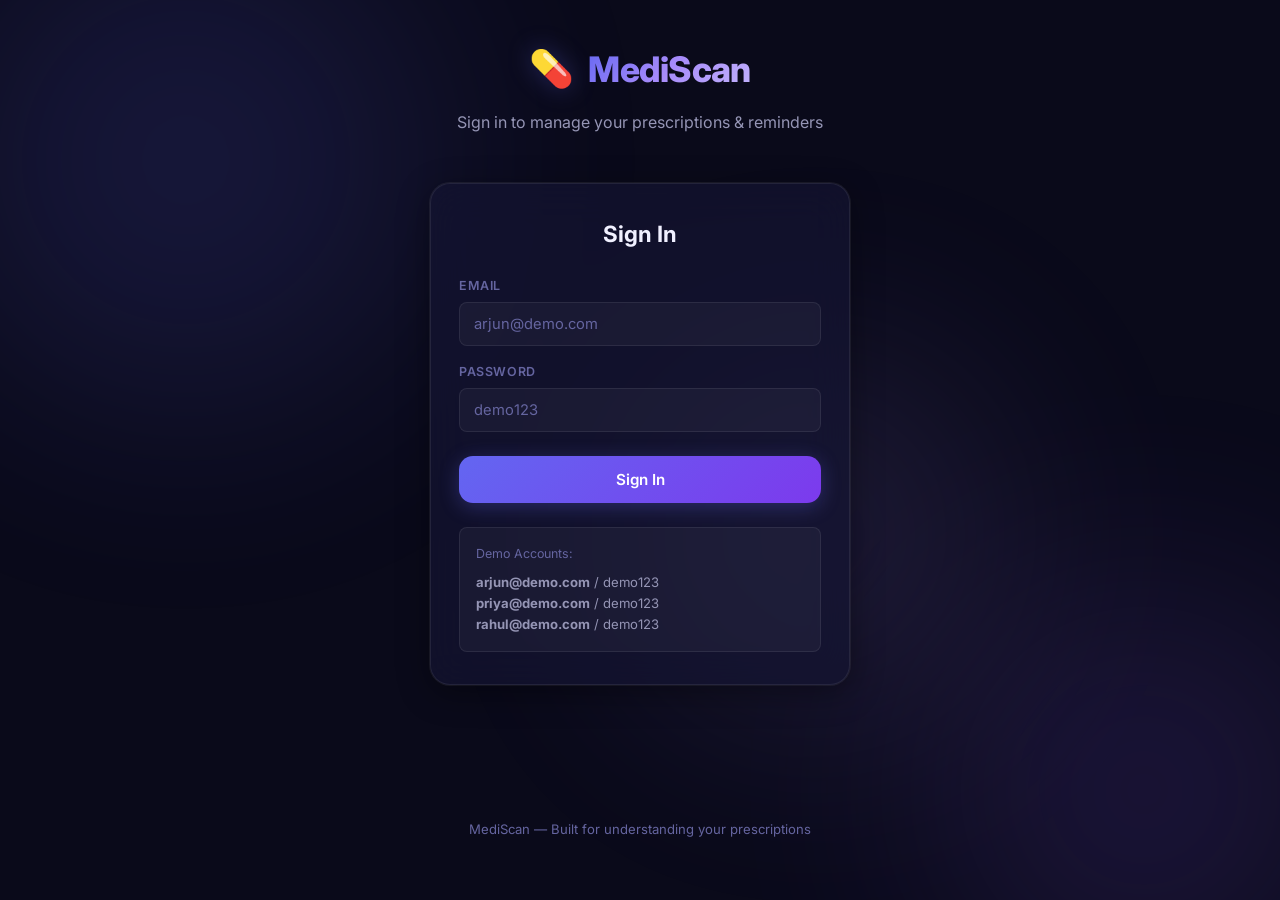
==== frontend/dashboard.html @ 4a0e4928 "new stuff" ====
<!DOCTYPE html>
<html lang="en">
<head>
    <meta charset="UTF-8">
    <meta name="viewport" content="width=device-width, initial-scale=1.0">
    <title>MediScan — Dashboard</title>
    <link href="https://fonts.googleapis.com/css2?family=Inter:wght@300;400;500;600;700;800&display=swap" rel="stylesheet">
    <link rel="stylesheet" href="style.css?v=3">
</head>
<body>
    <div class="bg-blobs"><div class="blob blob-1"></div><div class="blob blob-2"></div><div class="blob blob-3"></div></div>
    <div class="app-container">
        <!-- Nav -->
        <nav class="dash-nav">
            <div class="logo-section">
                <div class="logo-icon" style="font-size:24px;">💊</div>
                <span class="logo-text" style="font-size:1.4rem;">MediScan</span>
            </div>
            <div class="nav-right">
                <span class="nav-user" id="nav-user"></span>
                <button class="btn-nav" onclick="logout()">Logout</button>
            </div>
        </nav>

        <main class="main-content">
            <!-- Quick Actions -->
            <div class="dash-actions">
                <a href="index.html" class="action-card">
                    <span class="action-icon">📤</span>
                    <span class="action-label">Upload Prescription</span>
                </a>
                <a href="reminders.html" class="action-card">
                    <span class="action-icon">⏰</span>
                    <span class="action-label">Manage Reminders</span>
                </a>
            </div>

            <!-- Prescriptions -->
            <section class="dash-section">
                <h2>📋 Your Prescriptions</h2>
                <div id="prescriptions-list"><p class="loading-text">Loading...</p></div>
            </section>
        </main>

        <footer class="app-footer">
            <p>MediScan — Built for understanding your prescriptions</p>
        </footer>
    </div>

    <script src="auth.js"></script>
    <script>
        if (!requireAuth()) throw 'redirect';

        const user = getUser();
        document.getElementById('nav-user').textContent = user ? ('👤 ' + user.name) : '';

        async function loadPrescriptions() {
            const container = document.getElementById('prescriptions-list');
            try {
                const res = await fetch(API_BASE + '/prescriptions', { headers: authHeaders() });
                if (!res.ok) throw new Error('Failed to load');
                const data = await res.json();
                const list = data.prescriptions || [];

                if (list.length === 0) {
                    container.innerHTML = '<div class="empty-state"><p>No prescriptions yet.</p><a href="index.html" class="btn btn-primary" style="margin-top:12px;display:inline-flex;">📤 Upload Your First</a></div>';
                    return;
                }

                container.innerHTML = list.map(rx => {
                    const meds = rx.medicines || [];
                    const medNames = meds.map(m => m.name || 'Unknown').join(', ') || 'No medicines detected';
                    const date = new Date(rx.uploaded_at).toLocaleDateString('en-IN', { day:'numeric', month:'short', year:'numeric' });
                    return `
                        <div class="rx-card">
                            <div class="rx-header">
                                <span class="rx-file">📄 ${rx.filename || 'Prescription'}</span>
                                <span class="rx-date">${date}</span>
                            </div>
                            <div class="rx-meds">${medNames}</div>
                            <div class="rx-count">${meds.length} medicine${meds.length !== 1 ? 's' : ''} detected</div>
                        </div>`;
                }).join('');
            } catch (err) {
                container.innerHTML = '<p style="color:var(--error);">Failed to load prescriptions.</p>';
            }
        }

        loadPrescriptions();
    </script>
</body>
</html>
---- frontend/style.css ----
/* ===== CSS Variables / Design Tokens ===== */
:root {
    --bg-primary: #0a0a1a;
    --bg-secondary: #111128;
    --bg-card: rgba(20, 20, 50, 0.7);
    --bg-card-hover: rgba(30, 30, 70, 0.8);
    --surface: rgba(255, 255, 255, 0.04);
    --border: rgba(255, 255, 255, 0.08);
    --border-active: rgba(99, 102, 241, 0.5);
    --text-primary: #f0f0ff;
    --text-secondary: #9595b5;
    --text-muted: #6565a0;
    --accent: #6366f1;
    --accent-light: #818cf8;
    --accent-glow: rgba(99, 102, 241, 0.3);
    --success: #22c55e;
    --warning: #f59e0b;
    --error: #ef4444;
    --radius-sm: 8px;
    --radius-md: 14px;
    --radius-lg: 20px;
    --radius-xl: 28px;
    --shadow-card: 0 8px 32px rgba(0, 0, 0, 0.4), 0 0 0 1px var(--border);
    --shadow-glow: 0 0 40px var(--accent-glow);
    --font: 'Inter', -apple-system, BlinkMacSystemFont, sans-serif;
    --transition: 0.3s cubic-bezier(0.4, 0, 0.2, 1);
}

/* ===== Reset & Base ===== */
*, *::before, *::after { box-sizing: border-box; margin: 0; padding: 0; }

html { font-size: 16px; scroll-behavior: smooth; }

body {
    font-family: var(--font);
    background: var(--bg-primary);
    color: var(--text-primary);
    min-height: 100vh;
    line-height: 1.6;
    overflow-x: hidden;
    -webkit-font-smoothing: antialiased;
}

/* ===== Animated Background ===== */
.bg-blobs { position: fixed; inset: 0; z-index: 0; overflow: hidden; pointer-events: none; }

.blob {
    position: absolute;
    border-radius: 50%;
    filter: blur(120px);
    opacity: 0.15;
    animation: blobFloat 20s ease-in-out infinite;
}
.blob-1 { width: 500px; height: 500px; background: #6366f1; top: -10%; left: -5%; animation-delay: 0s; }
.blob-2 { width: 400px; height: 400px; background: #8b5cf6; bottom: -10%; right: -5%; animation-delay: -7s; }
.blob-3 { width: 350px; height: 350px; background: #a78bfa; top: 40%; left: 50%; animation-delay: -14s; }

@keyframes blobFloat {
    0%, 100% { transform: translate(0, 0) scale(1); }
    33% { transform: translate(40px, -30px) scale(1.05); }
    66% { transform: translate(-20px, 20px) scale(0.95); }
}

/* ===== App Container ===== */
.app-container {
    position: relative; z-index: 1;
    max-width: 720px; margin: 0 auto;
    padding: 40px 24px; min-height: 100vh;
    display: flex; flex-direction: column;
}

/* ===== Header ===== */
.app-header { text-align: center; margin-bottom: 48px; animation: fadeInDown 0.6s ease-out; }

.logo-section { display: flex; align-items: center; justify-content: center; gap: 14px; margin-bottom: 12px; }

.logo-icon { font-size: 36px; filter: drop-shadow(0 0 12px var(--accent-glow)); }

.logo-text {
    font-size: 2.2rem; font-weight: 800;
    background: linear-gradient(135deg, #6366f1, #a78bfa, #c4b5fd);
    -webkit-background-clip: text; -webkit-text-fill-color: transparent;
    background-clip: text; letter-spacing: -0.02em;
}

.tagline { color: var(--text-secondary); font-size: 1rem; font-weight: 400; }

/* ===== Main Content ===== */
.main-content { flex: 1; }

/* ===== Upload Card ===== */
.upload-card {
    background: var(--bg-card);
    border: 1px solid var(--border);
    border-radius: var(--radius-lg);
    backdrop-filter: blur(20px);
    box-shadow: var(--shadow-card);
    overflow: hidden;
    animation: fadeInUp 0.6s ease-out 0.1s both;
}

/* ===== Drop Zone ===== */
.drop-zone {
    padding: 56px 40px;
    cursor: pointer;
    transition: var(--transition);
    position: relative;
    text-align: center;
}
.drop-zone::before {
    content: '';
    position: absolute; inset: 16px;
    border: 2px dashed var(--border);
    border-radius: var(--radius-md);
    transition: var(--transition);
    pointer-events: none;
}
.drop-zone:hover::before, .drop-zone.drag-over::before {
    border-color: var(--accent);
    box-shadow: inset 0 0 30px var(--accent-glow);
}
.drop-zone.drag-over { background: rgba(99, 102, 241, 0.05); }

.upload-icon { font-size: 56px; margin-bottom: 16px; animation: bounce 2s ease-in-out infinite; }
@keyframes bounce {
    0%, 100% { transform: translateY(0); }
    50% { transform: translateY(-8px); }
}

.drop-title { font-size: 1.3rem; font-weight: 600; margin-bottom: 6px; }
.drop-subtitle { color: var(--text-secondary); margin-bottom: 20px; font-size: 0.9rem; }

.file-types { display: flex; gap: 8px; justify-content: center; margin-bottom: 12px; flex-wrap: wrap; }
.file-badge {
    padding: 4px 12px; border-radius: 20px; font-size: 0.72rem; font-weight: 600;
    background: var(--surface); border: 1px solid var(--border);
    color: var(--text-secondary); letter-spacing: 0.05em;
}
.size-limit { font-size: 0.78rem; color: var(--text-muted); }

/* ===== File Preview ===== */
.file-preview { padding: 20px; border-top: 1px solid var(--border); }

.preview-header {
    display: flex; align-items: center; justify-content: space-between;
    margin-bottom: 16px;
}
.preview-info { display: flex; align-items: center; gap: 12px; }
.file-name { font-weight: 600; font-size: 0.95rem; }
.file-size { font-size: 0.8rem; color: var(--text-secondary); }

.btn-remove {
    background: rgba(239, 68, 68, 0.1); border: 1px solid rgba(239, 68, 68, 0.2);
    color: var(--error); width: 36px; height: 36px; border-radius: 50%;
    cursor: pointer; font-size: 1.1rem;
    display: flex; align-items: center; justify-content: center;
    transition: var(--transition);
}
.btn-remove:hover { background: rgba(239, 68, 68, 0.2); transform: scale(1.1); }

.preview-image-container {
    border-radius: var(--radius-md); overflow: hidden;
    background: var(--surface); border: 1px solid var(--border);
    max-height: 300px; display: flex; justify-content: center;
}
.preview-image-container img { max-width: 100%; max-height: 300px; object-fit: contain; }

/* ===== Buttons ===== */
.action-buttons { padding: 20px; display: flex; gap: 12px; border-top: 1px solid var(--border); }

.btn {
    flex: 1; padding: 14px 24px; border: none; border-radius: var(--radius-md);
    font-family: var(--font); font-size: 0.95rem; font-weight: 600;
    cursor: pointer; transition: var(--transition);
    display: flex; align-items: center; justify-content: center; gap: 8px;
}
.btn-primary {
    background: linear-gradient(135deg, #6366f1, #7c3aed);
    color: white; box-shadow: 0 4px 20px var(--accent-glow);
}
.btn-primary:hover { transform: translateY(-2px); box-shadow: 0 8px 30px var(--accent-glow); }
.btn-primary:active { transform: translateY(0); }

.btn-secondary {
    background: var(--surface); color: var(--text-secondary);
    border: 1px solid var(--border);
}
.btn-secondary:hover { background: var(--bg-card-hover); color: var(--text-primary); border-color: var(--border-active); }

.btn-outline {
    background: transparent; border: 1px solid var(--border);
    color: var(--text-secondary); padding: 14px 28px;
    border-radius: var(--radius-md); font-family: var(--font);
    font-size: 0.95rem; font-weight: 600; cursor: pointer;
    transition: var(--transition); display: flex; align-items: center;
    justify-content: center; gap: 8px; margin: 24px auto 0;
}
.btn-outline:hover { border-color: var(--accent); color: var(--accent); }

/* ===== Progress ===== */
.progress-section { animation: fadeInUp 0.4s ease-out; }

.progress-card {
    background: var(--bg-card); border: 1px solid var(--border);
    border-radius: var(--radius-lg); backdrop-filter: blur(20px);
    box-shadow: var(--shadow-card); padding: 48px 40px; text-align: center;
}
.spinner {
    width: 48px; height: 48px; border: 3px solid var(--border);
    border-top-color: var(--accent); border-radius: 50%;
    animation: spin 0.8s linear infinite; margin: 0 auto 20px;
}
@keyframes spin { to { transform: rotate(360deg); } }

.progress-steps { display: flex; justify-content: center; gap: 32px; margin-top: 28px; }
.step { display: flex; align-items: center; gap: 8px; color: var(--text-muted); font-size: 0.85rem; }
.step-dot {
    width: 10px; height: 10px; border-radius: 50%;
    background: var(--border); transition: var(--transition);
}
.step.active .step-dot { background: var(--accent); box-shadow: 0 0 10px var(--accent-glow); }
.step.done .step-dot { background: var(--success); }
.step.active, .step.done { color: var(--text-primary); }

/* ===== Results ===== */
.results-section { animation: fadeInUp 0.5s ease-out; }

/* Pipeline Status Display */
.pipeline-status {
    background: var(--bg-card); border: 1px solid var(--border);
    border-radius: var(--radius-lg); backdrop-filter: blur(20px);
    box-shadow: var(--shadow-card); padding: 20px 24px; margin-bottom: 20px;
}
.pipeline-status h3 { font-size: 1rem; font-weight: 600; margin-bottom: 14px; }
.pipeline-steps {
    display: flex; gap: 8px; flex-wrap: wrap; align-items: center;
}
.pipeline-step {
    display: flex; align-items: center; gap: 6px;
    padding: 6px 14px; border-radius: 20px; font-size: 0.78rem; font-weight: 600;
    border: 1px solid var(--border); background: var(--surface);
    color: var(--text-muted); transition: var(--transition);
}
.pipeline-step.success { border-color: rgba(34,197,94,0.3); background: rgba(34,197,94,0.08); color: var(--success); }
.pipeline-step.failed { border-color: rgba(239,68,68,0.3); background: rgba(239,68,68,0.08); color: var(--error); }
.pipeline-step.pending { border-color: rgba(245,158,11,0.3); background: rgba(245,158,11,0.08); color: var(--warning); }
.pipeline-arrow { color: var(--text-muted); font-size: 0.9rem; }

/* Pipeline Badges */
.pipeline-badge {
    padding: 3px 10px; border-radius: 12px; font-size: 0.7rem; font-weight: 700;
    letter-spacing: 0.04em; margin-left: auto;
}
.badge-raw { background: rgba(245,158,11,0.12); border: 1px solid rgba(245,158,11,0.2); color: #fbbf24; }
.badge-cleaned { background: rgba(34,197,94,0.12); border: 1px solid rgba(34,197,94,0.2); color: #4ade80; }

.result-card {
    background: var(--bg-card); border: 1px solid var(--border);
    border-radius: var(--radius-lg); backdrop-filter: blur(20px);
    box-shadow: var(--shadow-card); overflow: hidden; margin-bottom: 20px;
}
.result-header {
    padding: 20px 24px; border-bottom: 1px solid var(--border);
    display: flex; align-items: center; gap: 12px; flex-wrap: wrap;
}
.result-header h3 { font-size: 1.1rem; font-weight: 600; }
.result-subtitle { color: var(--text-secondary); font-size: 0.82rem; }

.ocr-text {
    padding: 20px 24px; font-family: 'Courier New', monospace;
    font-size: 0.88rem; color: var(--text-secondary);
    line-height: 1.7; white-space: pre-wrap; word-wrap: break-word;
    max-height: 300px; overflow-y: auto;
}
.ocr-text.cleaned {
    color: var(--text-primary); font-family: var(--font);
    font-size: 0.92rem; background: rgba(34,197,94,0.03);
}

/* ===== Medicine Card ===== */
.medicine-card {
    background: var(--bg-card); border: 1px solid var(--border);
    border-radius: var(--radius-lg); backdrop-filter: blur(20px);
    box-shadow: var(--shadow-card); overflow: hidden; margin-bottom: 16px;
    animation: fadeInUp 0.4s ease-out both;
}
.medicine-card-header {
    padding: 20px 24px; display: flex; align-items: center; gap: 14px;
    border-bottom: 1px solid var(--border);
}
.med-icon {
    width: 44px; height: 44px; border-radius: var(--radius-sm);
    background: linear-gradient(135deg, var(--accent), #7c3aed);
    display: flex; align-items: center; justify-content: center;
    font-size: 1.3rem; flex-shrink: 0;
}
.med-name { font-size: 1.1rem; font-weight: 700; }
.med-dosage { font-size: 0.85rem; color: var(--accent-light); margin-top: 2px; }

.medicine-card-body { padding: 20px 24px; }
.med-field { margin-bottom: 14px; }
.med-label { font-size: 0.75rem; font-weight: 600; color: var(--text-muted); text-transform: uppercase; letter-spacing: 0.08em; margin-bottom: 4px; }
.med-value { font-size: 0.92rem; color: var(--text-secondary); line-height: 1.5; }

.med-tags { display: flex; flex-wrap: wrap; gap: 6px; }
.med-tag {
    padding: 4px 10px; border-radius: 20px; font-size: 0.75rem;
    background: rgba(239, 68, 68, 0.1); border: 1px solid rgba(239, 68, 68, 0.15);
    color: #fca5a5;
}
.med-tag.warning { background: rgba(245, 158, 11, 0.1); border-color: rgba(245, 158, 11, 0.15); color: #fcd34d; }

.plain-english {
    padding: 16px 20px; margin: 0 24px 20px;
    background: rgba(99, 102, 241, 0.06); border: 1px solid rgba(99, 102, 241, 0.12);
    border-radius: var(--radius-sm); font-size: 0.9rem; color: var(--accent-light);
    line-height: 1.6;
}

/* ===== Error Card ===== */
.error-card {
    background: rgba(239, 68, 68, 0.06); border: 1px solid rgba(239, 68, 68, 0.15);
    border-radius: var(--radius-lg); padding: 24px; margin-bottom: 20px; text-align: center;
}
.error-title { color: var(--error); font-size: 1.05rem; font-weight: 600; margin-bottom: 8px; }
#error-message { color: var(--text-secondary); font-size: 0.9rem; }

/* ===== Footer ===== */
.app-footer {
    text-align: center; padding: 40px 0 20px; margin-top: auto;
    color: var(--text-muted); font-size: 0.82rem;
}
.disclaimer { margin-top: 6px; font-size: 0.75rem; opacity: 0.7; }

/* ===== Animations ===== */
@keyframes fadeInUp {
    from { opacity: 0; transform: translateY(20px); }
    to { opacity: 1; transform: translateY(0); }
}
@keyframes fadeInDown {
    from { opacity: 0; transform: translateY(-20px); }
    to { opacity: 1; transform: translateY(0); }
}

/* ===== Responsive ===== */
@media (max-width: 640px) {
    .app-container { padding: 24px 16px; }
    .logo-text { font-size: 1.7rem; }
    .drop-zone { padding: 40px 24px; }
    .upload-icon { font-size: 44px; }
    .drop-title { font-size: 1.1rem; }
    .action-buttons { flex-direction: column; }
    .progress-steps { gap: 20px; }
    .result-header { flex-wrap: wrap; }
}

::-webkit-scrollbar { width: 6px; }
::-webkit-scrollbar-track { background: transparent; }
::-webkit-scrollbar-thumb { background: var(--border); border-radius: 3px; }
::-webkit-scrollbar-thumb:hover { background: var(--text-muted); }

/* ===== Dashboard Nav ===== */
.dash-nav {
    display: flex; align-items: center; justify-content: space-between;
    padding: 16px 0; margin-bottom: 32px; border-bottom: 1px solid var(--border);
}
.nav-right { display: flex; align-items: center; gap: 12px; }
.nav-user { font-size: 0.85rem; color: var(--text-secondary); }
.btn-nav {
    background: var(--surface); border: 1px solid var(--border); color: var(--text-secondary);
    padding: 6px 14px; border-radius: var(--radius-sm); font-family: var(--font);
    font-size: 0.82rem; cursor: pointer; transition: var(--transition); text-decoration: none;
}
.btn-nav:hover { border-color: var(--accent); color: var(--accent); }

/* ===== Dashboard Actions ===== */
.dash-actions { display: grid; grid-template-columns: 1fr 1fr; gap: 16px; margin-bottom: 32px; }
.action-card {
    background: var(--bg-card); border: 1px solid var(--border); border-radius: var(--radius-lg);
    backdrop-filter: blur(20px); padding: 28px 20px; text-align: center;
    text-decoration: none; transition: var(--transition); cursor: pointer;
}
.action-card:hover { border-color: var(--accent); transform: translateY(-3px); box-shadow: var(--shadow-glow); }
.action-icon { font-size: 2rem; display: block; margin-bottom: 10px; }
.action-label { color: var(--text-primary); font-weight: 600; font-size: 0.95rem; }

/* ===== Dashboard Sections ===== */
.dash-section { margin-bottom: 32px; }
.dash-section h2, .dash-section h3 { font-size: 1.1rem; font-weight: 700; margin-bottom: 16px; }

/* ===== Prescription Cards ===== */
.rx-card {
    background: var(--bg-card); border: 1px solid var(--border); border-radius: var(--radius-md);
    padding: 16px 20px; margin-bottom: 12px; transition: var(--transition);
}
.rx-card:hover { border-color: var(--border-active); }
.rx-header { display: flex; justify-content: space-between; align-items: center; margin-bottom: 8px; }
.rx-file { font-weight: 600; font-size: 0.92rem; }
.rx-date { font-size: 0.78rem; color: var(--text-muted); }
.rx-meds { font-size: 0.88rem; color: var(--accent-light); margin-bottom: 4px; }
.rx-count { font-size: 0.78rem; color: var(--text-muted); }

/* ===== Form Elements ===== */
.form-label {
    display: block; font-size: 0.78rem; font-weight: 600; color: var(--text-muted);
    text-transform: uppercase; letter-spacing: 0.05em; margin-bottom: 6px;
}
.form-input {
    width: 100%; padding: 12px 14px; background: var(--surface); border: 1px solid var(--border);
    border-radius: var(--radius-sm); color: var(--text-primary); font-family: var(--font);
    font-size: 0.92rem; transition: var(--transition); outline: none;
}
.form-input:focus { border-color: var(--accent); box-shadow: 0 0 0 3px var(--accent-glow); }
.form-input::placeholder { color: var(--text-muted); }
select.form-input { appearance: none; cursor: pointer; }

/* ===== Reminder Table ===== */
.rem-table {
    width: 100%; border-collapse: collapse; font-size: 0.85rem;
    background: var(--bg-card); border: 1px solid var(--border); border-radius: var(--radius-md);
    overflow: hidden;
}
.rem-table th {
    text-align: left; padding: 10px 12px; font-size: 0.72rem; font-weight: 700;
    color: var(--text-muted); text-transform: uppercase; letter-spacing: 0.05em;
    background: var(--surface); border-bottom: 1px solid var(--border);
}
.rem-table td {
    padding: 10px 12px; border-bottom: 1px solid var(--border);
    color: var(--text-secondary); vertical-align: middle;
}
.rem-table tr:last-child td { border-bottom: none; }

/* ===== Badges ===== */
.badge-active { color: var(--success); font-weight: 600; font-size: 0.8rem; }
.badge-paused { color: var(--warning); font-weight: 600; font-size: 0.8rem; }
.badge-failed { color: var(--error); font-weight: 600; font-size: 0.8rem; }

/* ===== Small Buttons ===== */
.btn-sm {
    padding: 4px 10px; border-radius: var(--radius-sm); font-family: var(--font);
    font-size: 0.75rem; font-weight: 600; cursor: pointer; transition: var(--transition);
    background: var(--surface); border: 1px solid var(--border); color: var(--text-secondary);
    margin-right: 4px;
}
.btn-sm:hover { border-color: var(--accent); color: var(--accent); }
.btn-sm.btn-danger:hover { border-color: var(--error); color: var(--error); }

/* ===== Import Checkbox ===== */
.import-med {
    display: flex; align-items: center; gap: 10px; padding: 10px 12px;
    background: var(--surface); border: 1px solid var(--border); border-radius: var(--radius-sm);
    margin-bottom: 8px; cursor: pointer; transition: var(--transition);
    font-size: 0.88rem; color: var(--text-secondary);
}
.import-med:hover { border-color: var(--border-active); }
.import-med input[type="checkbox"] { accent-color: var(--accent); width: 18px; height: 18px; }

/* ===== Empty State ===== */
.empty-state { text-align: center; padding: 40px 20px; color: var(--text-muted); }
.loading-text { color: var(--text-muted); font-size: 0.9rem; }

/* ===== TTS Button ===== */
.btn-read-aloud {
    margin-left: auto; background: var(--surface); border: 1px solid var(--border);
    color: var(--text-secondary); padding: 6px 12px; border-radius: 20px;
    font-family: var(--font); font-size: 0.75rem; font-weight: 600; cursor: pointer;
    transition: var(--transition); white-space: nowrap;
}
.btn-read-aloud:hover { border-color: var(--accent); color: var(--accent); }

/* ===== Responsive Additions ===== */
@media (max-width: 640px) {
    .dash-actions { grid-template-columns: 1fr; }
    .rem-table { font-size: 0.78rem; }
    .rem-table th, .rem-table td { padding: 8px; }
    .dash-nav { flex-wrap: wrap; gap: 10px; }
}
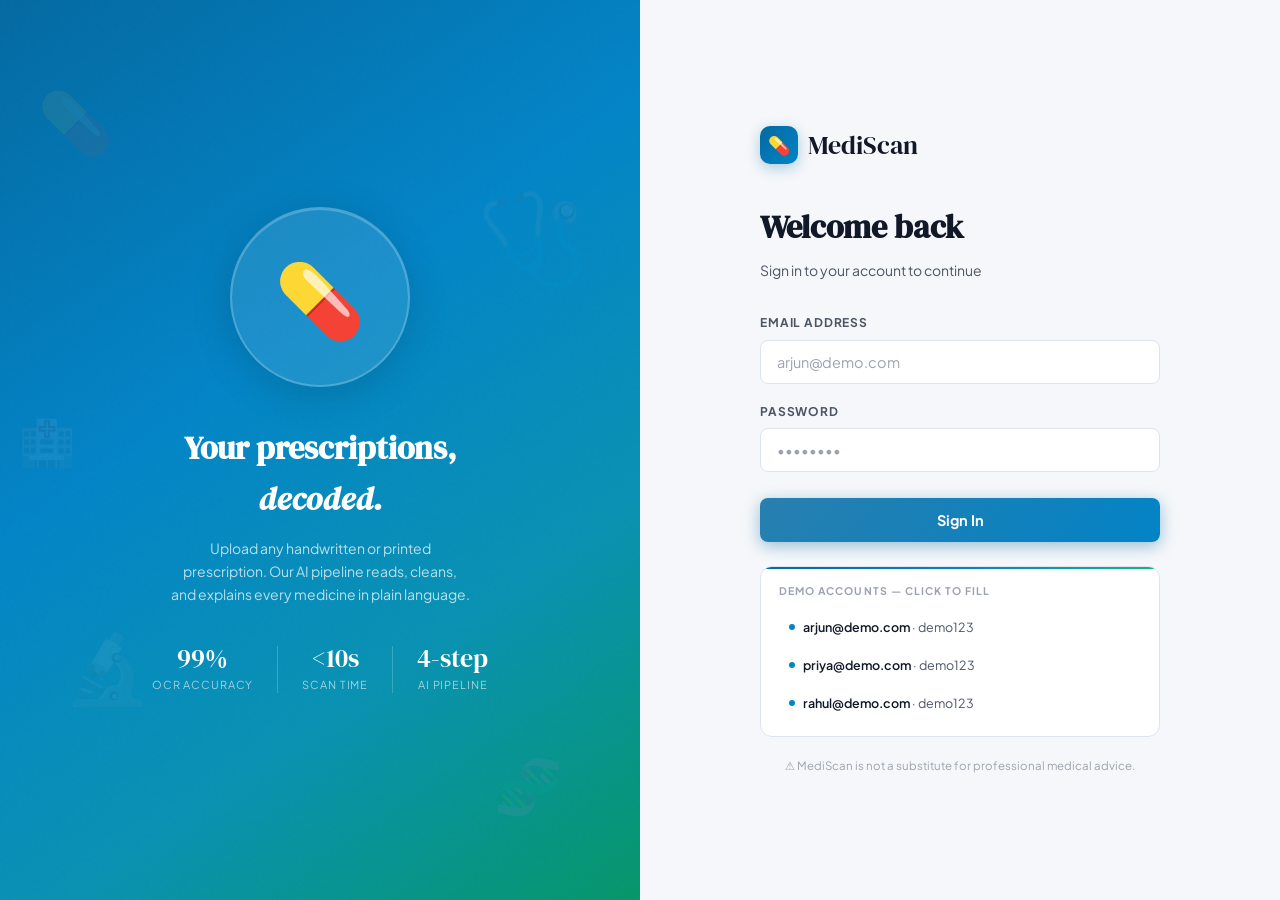
==== commit a7ce7530: "update ui" ====
--- a/frontend/dashboard.html
+++ b/frontend/dashboard.html
@@ -4,27 +4,103 @@
     <meta charset="UTF-8">
     <meta name="viewport" content="width=device-width, initial-scale=1.0">
     <title>MediScan — Dashboard</title>
-    <link href="https://fonts.googleapis.com/css2?family=Inter:wght@300;400;500;600;700;800&display=swap" rel="stylesheet">
-    <link rel="stylesheet" href="style.css?v=3">
+    <link href="https://fonts.googleapis.com/css2?family=DM+Serif+Display:ital@0;1&family=Plus+Jakarta+Sans:wght@300;400;500;600;700&display=swap" rel="stylesheet">
+    <link rel="stylesheet" href="style.css">
+    <style>
+        /* Dashboard extras */
+        .welcome-banner {
+            background: linear-gradient(135deg, var(--teal) 0%, var(--teal-l) 50%, #0891b2 100%);
+            border-radius: var(--r-xl); padding: 32px 36px;
+            margin-bottom: 28px; position: relative; overflow: hidden;
+            animation: fadeUp 0.6s var(--ease) both;
+            box-shadow: 0 8px 32px rgba(3,105,161,0.25);
+        }
+        .welcome-banner::before {
+            content: ''; position: absolute; inset: 0;
+            background: url("data:image/svg+xml,%3Csvg width='60' height='60' viewBox='0 0 60 60' xmlns='http://www.w3.org/2000/svg'%3E%3Cg fill='none' fill-rule='evenodd'%3E%3Cg fill='%23ffffff' fill-opacity='0.04'%3E%3Ccircle cx='30' cy='30' r='20'/%3E%3C/g%3E%3C/g%3E%3C/svg%3E");
+        }
+        .welcome-banner::after {
+            content: '🩺'; position: absolute; right: 32px; top: 50%;
+            transform: translateY(-50%); font-size: 72px; opacity: 0.12;
+            pointer-events: none;
+        }
+        .wb-eyebrow {
+            font-size: 11px; font-weight: 600; letter-spacing: 0.12em;
+            text-transform: uppercase; color: rgba(255,255,255,0.7);
+            margin-bottom: 8px;
+        }
+        .wb-name {
+            font-family: var(--serif); font-size: 2rem;
+            color: #fff; margin-bottom: 6px; position: relative; z-index: 1;
+        }
+        .wb-sub { font-size: 14px; color: rgba(255,255,255,0.72); position: relative; z-index: 1; }
+
+        /* Stagger action cards */
+        .action-card:nth-child(1) { animation-delay: 0.1s; }
+        .action-card:nth-child(2) { animation-delay: 0.2s; }
+        .action-card:nth-child(3) { animation-delay: 0.3s; }
+
+        /* Rx card list animation */
+        .rx-card { animation: cardSlide 0.5s var(--ease) both; }
+        .rx-card:nth-child(1) { animation-delay: 0.05s; }
+        .rx-card:nth-child(2) { animation-delay: 0.10s; }
+        .rx-card:nth-child(3) { animation-delay: 0.15s; }
+        .rx-card:nth-child(4) { animation-delay: 0.20s; }
+        .rx-card:nth-child(5) { animation-delay: 0.25s; }
+
+        /* Med pills strip inside rx-card */
+        .rx-med-pill {
+            display: inline-block; padding: 2px 10px;
+            background: var(--teal-xl); border: 1px solid rgba(3,105,161,0.15);
+            border-radius: 20px; font-size: 11px; color: var(--teal);
+            font-weight: 600; margin-right: 4px; margin-top: 4px;
+        }
+
+        /* Section title tweak */
+        .section-title-row {
+            display: flex; align-items: center; justify-content: space-between;
+            margin-bottom: 16px;
+        }
+        .section-title-row h2 { margin-bottom: 0; }
+        .rx-count-badge {
+            font-size: 12px; color: var(--text-3); font-weight: 500;
+        }
+
+        /* Empty state inline icon */
+        .empty-icon { font-size: 48px; margin-bottom: 12px; }
+    </style>
 </head>
 <body>
-    <div class="bg-blobs"><div class="blob blob-1"></div><div class="blob blob-2"></div><div class="blob blob-3"></div></div>
+    <div class="bg-blobs">
+        <div class="blob blob-1"></div>
+        <div class="blob blob-2"></div>
+        <div class="blob blob-3"></div>
+    </div>
+
     <div class="app-container">
         <!-- Nav -->
         <nav class="dash-nav">
-            <div class="logo-section">
-                <div class="logo-icon" style="font-size:24px;">💊</div>
-                <span class="logo-text" style="font-size:1.4rem;">MediScan</span>
+            <div class="logo-section" style="justify-content:flex-start;">
+                <div class="logo-icon" style="width:34px;height:34px;border-radius:9px;font-size:17px;">💊</div>
+                <span class="logo-text" style="font-size:1.35rem;">MediScan</span>
             </div>
             <div class="nav-right">
                 <span class="nav-user" id="nav-user"></span>
-                <button class="btn-nav" onclick="logout()">Logout</button>
+                <a href="reminders.html" class="btn-nav">⏰ Reminders</a>
+                <button class="btn-nav" onclick="logout()">Sign Out</button>
             </div>
         </nav>
 
         <main class="main-content">
+            <!-- Welcome banner -->
+            <div class="welcome-banner">
+                <div class="wb-eyebrow">Dashboard</div>
+                <h1 class="wb-name" id="welcome-name">Good day!</h1>
+                <p class="wb-sub">Manage your prescriptions, set reminders, and stay on top of your health.</p>
+            </div>
+
             <!-- Quick Actions -->
-            <div class="dash-actions">
+            <div class="dash-actions" style="margin-bottom:32px;">
                 <a href="index.html" class="action-card">
                     <span class="action-icon">📤</span>
                     <span class="action-label">Upload Prescription</span>
@@ -36,53 +112,73 @@
             </div>
 
             <!-- Prescriptions -->
-            <section class="dash-section">
-                <h2>📋 Your Prescriptions</h2>
-                <div id="prescriptions-list"><p class="loading-text">Loading...</p></div>
+            <section class="dash-section" style="animation-delay:0.15s;">
+                <div class="section-title-row">
+                    <h2>📋 Your Prescriptions</h2>
+                    <span class="rx-count-badge" id="rx-count"></span>
+                </div>
+                <div id="prescriptions-list">
+                    <p class="loading-text">Loading prescriptions…</p>
+                </div>
             </section>
         </main>
 
         <footer class="app-footer">
-            <p>MediScan — Built for understanding your prescriptions</p>
+            <p>MediScan — Built for clarity, not complexity &nbsp;·&nbsp; ⚠ Not a substitute for medical advice</p>
         </footer>
     </div>
 
     <script src="auth.js"></script>
     <script>
         if (!requireAuth()) throw 'redirect';
+        const user = getUser();
 
-        const user = getUser();
-        document.getElementById('nav-user').textContent = user ? ('👤 ' + user.name) : '';
+        // Personalised greeting
+        if (user) {
+            const hour = new Date().getHours();
+            const greeting = hour < 12 ? 'Good morning' : hour < 17 ? 'Good afternoon' : 'Good evening';
+            document.getElementById('welcome-name').textContent = greeting + ', ' + (user.name || 'there') + ' 👋';
+            document.getElementById('nav-user').textContent = '👤 ' + user.name;
+        }
 
         async function loadPrescriptions() {
             const container = document.getElementById('prescriptions-list');
             try {
-                const res = await fetch(API_BASE + '/prescriptions', { headers: authHeaders() });
+                const res  = await fetch(API_BASE + '/prescriptions', { headers: authHeaders() });
                 if (!res.ok) throw new Error('Failed to load');
                 const data = await res.json();
                 const list = data.prescriptions || [];
 
+                document.getElementById('rx-count').textContent = list.length + ' prescription' + (list.length !== 1 ? 's' : '');
+
                 if (list.length === 0) {
-                    container.innerHTML = '<div class="empty-state"><p>No prescriptions yet.</p><a href="index.html" class="btn btn-primary" style="margin-top:12px;display:inline-flex;">📤 Upload Your First</a></div>';
+                    container.innerHTML = `
+                        <div class="empty-state">
+                            <div class="empty-icon">📋</div>
+                            <p style="font-size:15px;font-weight:600;color:var(--text-2);margin-bottom:6px;">No prescriptions yet</p>
+                            <p style="font-size:13px;color:var(--text-3);margin-bottom:20px;">Upload your first prescription to get started</p>
+                            <a href="index.html" class="btn btn-primary" style="display:inline-flex;">📤 Upload Prescription</a>
+                        </div>`;
                     return;
                 }
 
-                container.innerHTML = list.map(rx => {
+                container.innerHTML = list.map((rx, i) => {
                     const meds = rx.medicines || [];
-                    const medNames = meds.map(m => m.name || 'Unknown').join(', ') || 'No medicines detected';
                     const date = new Date(rx.uploaded_at).toLocaleDateString('en-IN', { day:'numeric', month:'short', year:'numeric' });
+                    const pills = meds.slice(0,4).map(m => `<span class="rx-med-pill">${m.name || 'Unknown'}</span>`).join('');
+                    const more  = meds.length > 4 ? `<span class="rx-med-pill">+${meds.length-4} more</span>` : '';
                     return `
-                        <div class="rx-card">
+                        <div class="rx-card" style="animation-delay:${i*0.06}s;">
                             <div class="rx-header">
                                 <span class="rx-file">📄 ${rx.filename || 'Prescription'}</span>
                                 <span class="rx-date">${date}</span>
                             </div>
-                            <div class="rx-meds">${medNames}</div>
-                            <div class="rx-count">${meds.length} medicine${meds.length !== 1 ? 's' : ''} detected</div>
+                            <div style="margin-top:8px;">${pills}${more}</div>
+                            <div class="rx-count" style="margin-top:8px;">${meds.length} medicine${meds.length !== 1 ? 's' : ''} detected</div>
                         </div>`;
                 }).join('');
             } catch (err) {
-                container.innerHTML = '<p style="color:var(--error);">Failed to load prescriptions.</p>';
+                container.innerHTML = '<p style="color:var(--err);font-size:13.5px;">Failed to load prescriptions.</p>';
             }
         }
 
--- a/frontend/style.css
+++ b/frontend/style.css
@@ -1,479 +1,1911 @@
-/* ===== CSS Variables / Design Tokens ===== */
+/* MediScan — Fresh Light Medical Theme */
+@import url('https://fonts.googleapis.com/css2?family=DM+Serif+Display:ital@0;1&family=Plus+Jakarta+Sans:wght@300;400;500;600;700&display=swap');
+
 :root {
-    --bg-primary: #0a0a1a;
-    --bg-secondary: #111128;
-    --bg-card: rgba(20, 20, 50, 0.7);
-    --bg-card-hover: rgba(30, 30, 70, 0.8);
-    --surface: rgba(255, 255, 255, 0.04);
-    --border: rgba(255, 255, 255, 0.08);
-    --border-active: rgba(99, 102, 241, 0.5);
-    --text-primary: #f0f0ff;
-    --text-secondary: #9595b5;
-    --text-muted: #6565a0;
-    --accent: #6366f1;
-    --accent-light: #818cf8;
-    --accent-glow: rgba(99, 102, 241, 0.3);
-    --success: #22c55e;
-    --warning: #f59e0b;
-    --error: #ef4444;
+    /* Core Palette — Clinical Light */
+    --bg: #f5f7fa;
+    --bg-warm: #fafbfc;
+    --surface: #ffffff;
+    --surface2: #f0f4f8;
+    --surface3: #e8eef5;
+
+    /* Borders */
+    --border: #dde4ed;
+    --border-s: #c4cfdd;
+
+    /* Text */
+    --text: #111827;
+    --text-2: #4b5563;
+    --text-3: #9ca3af;
+    --text-muted: #9ca3af;
+    --text-secondary: #6b7280;
+
+    /* Brand — Sky Teal + Sage */
+    --teal: #0369a1;
+    --teal-l: #0284c7;
+    --teal-xl: #e0f2fe;
+    --teal-xxl: #f0f9ff;
+    --teal-glow: rgba(3, 105, 161, 0.12);
+
+    --sage: #059669;
+    --sage-l: #10b981;
+    --sage-xl: #d1fae5;
+
+    /* Accent */
+    --amber: #b45309;
+    --amber-l: #d97706;
+    --amber-xl: #fef3c7;
+
+    /* States */
+    --ok: #059669;
+    --warn: #d97706;
+    --err: #dc2626;
+    --error: #dc2626;
+    --success: #059669;
+
+    /* Radii */
+    --radius-xs: 4px;
     --radius-sm: 8px;
-    --radius-md: 14px;
-    --radius-lg: 20px;
-    --radius-xl: 28px;
-    --shadow-card: 0 8px 32px rgba(0, 0, 0, 0.4), 0 0 0 1px var(--border);
-    --shadow-glow: 0 0 40px var(--accent-glow);
-    --font: 'Inter', -apple-system, BlinkMacSystemFont, sans-serif;
-    --transition: 0.3s cubic-bezier(0.4, 0, 0.2, 1);
-}
-
-/* ===== Reset & Base ===== */
-*, *::before, *::after { box-sizing: border-box; margin: 0; padding: 0; }
-
-html { font-size: 16px; scroll-behavior: smooth; }
+    --r-sm: 8px;
+    --r-md: 12px;
+    --r-lg: 18px;
+    --r-xl: 24px;
+
+    /* Shadows */
+    --shadow: 0 1px 3px rgba(17, 24, 39, 0.06), 0 4px 16px rgba(17, 24, 39, 0.05);
+    --shadow-lg: 0 4px 24px rgba(17, 24, 39, 0.09), 0 1px 4px rgba(17, 24, 39, 0.05);
+    --shadow-card: 0 2px 8px rgba(3, 105, 161, 0.06), 0 8px 32px rgba(17, 24, 39, 0.07);
+
+    /* Fonts */
+    --serif: 'DM Serif Display', Georgia, serif;
+    --sans: 'Plus Jakarta Sans', system-ui, sans-serif;
+
+    --ease: cubic-bezier(0.4, 0, 0.2, 1);
+    --spring: cubic-bezier(0.34, 1.56, 0.64, 1);
+}
+
+*,
+*::before,
+*::after {
+    box-sizing: border-box;
+    margin: 0;
+    padding: 0;
+}
+
+html {
+    font-size: 16px;
+    scroll-behavior: smooth;
+}
 
 body {
-    font-family: var(--font);
-    background: var(--bg-primary);
-    color: var(--text-primary);
+    font-family: var(--sans);
+    background: var(--bg);
+    color: var(--text);
     min-height: 100vh;
     line-height: 1.6;
+    -webkit-font-smoothing: antialiased;
     overflow-x: hidden;
-    -webkit-font-smoothing: antialiased;
-}
-
-/* ===== Animated Background ===== */
-.bg-blobs { position: fixed; inset: 0; z-index: 0; overflow: hidden; pointer-events: none; }
+}
+
+/* ══════════════════════════════════════
+   CANVAS BACKGROUND
+══════════════════════════════════════ */
+#bg-canvas {
+    position: fixed;
+    inset: 0;
+    z-index: 0;
+    width: 100%;
+    height: 100%;
+    pointer-events: none;
+    opacity: 0.35;
+}
+
+/* ══════════════════════════════════════
+   BACKGROUND BLOBS (login/dashboard)
+══════════════════════════════════════ */
+.bg-blobs {
+    position: fixed;
+    inset: 0;
+    z-index: 0;
+    pointer-events: none;
+    overflow: hidden;
+}
 
 .blob {
     position: absolute;
     border-radius: 50%;
-    filter: blur(120px);
-    opacity: 0.15;
-    animation: blobFloat 20s ease-in-out infinite;
-}
-.blob-1 { width: 500px; height: 500px; background: #6366f1; top: -10%; left: -5%; animation-delay: 0s; }
-.blob-2 { width: 400px; height: 400px; background: #8b5cf6; bottom: -10%; right: -5%; animation-delay: -7s; }
-.blob-3 { width: 350px; height: 350px; background: #a78bfa; top: 40%; left: 50%; animation-delay: -14s; }
-
-@keyframes blobFloat {
-    0%, 100% { transform: translate(0, 0) scale(1); }
-    33% { transform: translate(40px, -30px) scale(1.05); }
-    66% { transform: translate(-20px, 20px) scale(0.95); }
-}
-
-/* ===== App Container ===== */
-.app-container {
-    position: relative; z-index: 1;
-    max-width: 720px; margin: 0 auto;
-    padding: 40px 24px; min-height: 100vh;
-    display: flex; flex-direction: column;
-}
-
-/* ===== Header ===== */
-.app-header { text-align: center; margin-bottom: 48px; animation: fadeInDown 0.6s ease-out; }
-
-.logo-section { display: flex; align-items: center; justify-content: center; gap: 14px; margin-bottom: 12px; }
-
-.logo-icon { font-size: 36px; filter: drop-shadow(0 0 12px var(--accent-glow)); }
-
-.logo-text {
-    font-size: 2.2rem; font-weight: 800;
-    background: linear-gradient(135deg, #6366f1, #a78bfa, #c4b5fd);
-    -webkit-background-clip: text; -webkit-text-fill-color: transparent;
-    background-clip: text; letter-spacing: -0.02em;
-}
-
-.tagline { color: var(--text-secondary); font-size: 1rem; font-weight: 400; }
-
-/* ===== Main Content ===== */
-.main-content { flex: 1; }
-
-/* ===== Upload Card ===== */
+    filter: blur(70px);
+    opacity: 0.5;
+    animation: blobDrift 12s ease-in-out infinite alternate;
+}
+
+.blob-1 {
+    width: 520px;
+    height: 520px;
+    background: radial-gradient(circle, rgba(3, 105, 161, 0.12) 0%, transparent 70%);
+    top: -140px;
+    left: -120px;
+    animation-delay: 0s;
+}
+
+.blob-2 {
+    width: 420px;
+    height: 420px;
+    background: radial-gradient(circle, rgba(5, 150, 105, 0.09) 0%, transparent 70%);
+    bottom: -100px;
+    right: -80px;
+    animation-delay: -4s;
+}
+
+.blob-3 {
+    width: 350px;
+    height: 350px;
+    background: radial-gradient(circle, rgba(3, 105, 161, 0.07) 0%, transparent 70%);
+    top: 45%;
+    left: 35%;
+    animation-delay: -8s;
+}
+
+@keyframes blobDrift {
+    from {
+        transform: translate(0, 0) scale(1);
+    }
+
+    to {
+        transform: translate(30px, 20px) scale(1.06);
+    }
+}
+
+/* Orbs for main scanner page */
+.orb {
+    position: fixed;
+    border-radius: 50%;
+    filter: blur(80px);
+    pointer-events: none;
+    z-index: 0;
+}
+
+.orb-1 {
+    width: 500px;
+    height: 500px;
+    background: radial-gradient(circle, rgba(3, 105, 161, 0.09) 0%, transparent 70%);
+    top: -120px;
+    left: -120px;
+    animation: orbDrift 16s ease-in-out infinite alternate;
+}
+
+.orb-2 {
+    width: 400px;
+    height: 400px;
+    background: radial-gradient(circle, rgba(5, 150, 105, 0.07) 0%, transparent 70%);
+    bottom: -100px;
+    right: -100px;
+    animation: orbDrift 20s ease-in-out infinite alternate-reverse;
+}
+
+.orb-3 {
+    width: 350px;
+    height: 350px;
+    background: radial-gradient(circle, rgba(3, 105, 161, 0.06) 0%, transparent 70%);
+    top: 50%;
+    left: 40%;
+    animation: orbDrift 14s ease-in-out infinite alternate;
+}
+
+@keyframes orbDrift {
+    from {
+        transform: translate(0, 0);
+    }
+
+    to {
+        transform: translate(20px, 15px);
+    }
+}
+
+/* ══════════════════════════════════════
+   APP SHELL (scanner)
+══════════════════════════════════════ */
+.app {
+    position: relative;
+    z-index: 1;
+    width: 100%;
+    padding: 0 40px 80px;
+}
+
+/* ══════════════════════════════════════
+   HEADER
+══════════════════════════════════════ */
+.header {
+    padding: 18px 0;
+    border-bottom: 1px solid var(--border);
+    background: rgba(255, 255, 255, 0.9);
+    backdrop-filter: blur(16px);
+    -webkit-backdrop-filter: blur(16px);
+    position: sticky;
+    top: 0;
+    z-index: 100;
+    animation: fadeDown 0.6s var(--ease) both;
+}
+
+.header-inner {
+    display: flex;
+    align-items: center;
+    gap: 24px;
+}
+
+.logo {
+    display: flex;
+    align-items: center;
+    gap: 10px;
+}
+
+.logo-mark {
+    width: 34px;
+    height: 34px;
+    background: linear-gradient(135deg, var(--teal), var(--teal-l));
+    border-radius: var(--r-sm);
+    display: flex;
+    align-items: center;
+    justify-content: center;
+    font-family: var(--serif);
+    font-size: 12px;
+    color: #fff;
+    box-shadow: 0 2px 10px rgba(3, 105, 161, 0.35);
+    transition: transform 0.3s var(--spring);
+}
+
+.logo:hover .logo-mark {
+    transform: rotate(-6deg) scale(1.08);
+}
+
+.logo-name {
+    font-family: var(--serif);
+    font-size: 20px;
+    font-weight: 400;
+    color: var(--text);
+    letter-spacing: -0.01em;
+}
+
+.nav {
+    display: flex;
+    gap: 4px;
+    margin-left: auto;
+}
+
+.nav-link {
+    padding: 6px 14px;
+    border-radius: 40px;
+    font-size: 13px;
+    font-weight: 500;
+    color: var(--text-2);
+    text-decoration: none;
+    transition: all 0.2s var(--ease);
+}
+
+.nav-link:hover {
+    color: var(--text);
+    background: var(--surface2);
+}
+
+.nav-link.active {
+    color: var(--teal);
+    background: var(--teal-xl);
+    border: 1px solid rgba(3, 105, 161, 0.2);
+}
+
+.ai-badge {
+    padding: 4px 12px;
+    border-radius: 40px;
+    font-size: 10.5px;
+    font-weight: 600;
+    letter-spacing: 0.08em;
+    background: linear-gradient(135deg, var(--teal-xl), rgba(209, 250, 229, 0.7));
+    border: 1px solid rgba(3, 105, 161, 0.2);
+    color: var(--teal);
+    animation: badgePulse 4s ease infinite;
+}
+
+@keyframes badgePulse {
+
+    0%,
+    100% {
+        box-shadow: 0 0 0 0 rgba(3, 105, 161, 0.1);
+    }
+
+    50% {
+        box-shadow: 0 0 0 4px rgba(3, 105, 161, 0.06);
+    }
+}
+
+/* ══════════════════════════════════════
+   HERO
+══════════════════════════════════════ */
+.hero {
+    display: grid;
+    grid-template-columns: 1fr 1fr;
+    gap: 60px;
+    align-items: center;
+    padding: 72px 0 56px;
+    min-height: 85vh;
+    width: 100%;
+}
+
+@media(max-width:860px) {
+    .hero {
+        grid-template-columns: 1fr;
+        padding: 48px 0 40px;
+        gap: 40px;
+        min-height: auto;
+    }
+}
+
+.hero-copy {
+    animation: fadeUp 0.8s var(--ease) 0.1s both;
+}
+
+.eyebrow {
+    display: flex;
+    align-items: center;
+    gap: 8px;
+    font-size: 11px;
+    font-weight: 600;
+    letter-spacing: 0.14em;
+    text-transform: uppercase;
+    color: var(--teal);
+    margin-bottom: 18px;
+}
+
+.pulse-dot {
+    width: 7px;
+    height: 7px;
+    border-radius: 50%;
+    background: var(--teal);
+    box-shadow: 0 0 8px rgba(3, 105, 161, 0.5);
+    animation: pulseDot 2s ease infinite;
+    flex-shrink: 0;
+}
+
+@keyframes pulseDot {
+
+    0%,
+    100% {
+        opacity: 1;
+        transform: scale(1);
+    }
+
+    50% {
+        opacity: 0.4;
+        transform: scale(0.5);
+    }
+}
+
+.hero-title {
+    font-family: var(--serif);
+    font-size: clamp(2.8rem, 5vw, 4.2rem);
+    font-weight: 400;
+    line-height: 1.08;
+    color: var(--text);
+    margin-bottom: 18px;
+}
+
+.hero-title em {
+    font-style: italic;
+    color: var(--teal);
+}
+
+.hero-sub {
+    font-size: 15px;
+    font-weight: 400;
+    color: var(--text-2);
+    line-height: 1.75;
+    max-width: 440px;
+    margin-bottom: 32px;
+}
+
+.stats-row {
+    display: flex;
+    align-items: center;
+    gap: 20px;
+}
+
+.stat {
+    display: flex;
+    flex-direction: column;
+    gap: 2px;
+}
+
+.stat-n {
+    font-family: var(--serif);
+    font-size: 1.5rem;
+    color: var(--text);
+    line-height: 1;
+}
+
+.stat-l {
+    font-size: 10.5px;
+    color: var(--text-3);
+    font-weight: 500;
+    text-transform: uppercase;
+    letter-spacing: 0.07em;
+}
+
+.stat-sep {
+    width: 1px;
+    height: 32px;
+    background: var(--border);
+}
+
+/* ══════════════════════════════════════
+   UPLOAD
+══════════════════════════════════════ */
+.upload-side {
+    animation: fadeUp 0.8s var(--ease) 0.25s both;
+}
+
 .upload-card {
-    background: var(--bg-card);
+    background: var(--surface);
     border: 1px solid var(--border);
-    border-radius: var(--radius-lg);
-    backdrop-filter: blur(20px);
+    border-radius: var(--r-xl);
     box-shadow: var(--shadow-card);
     overflow: hidden;
-    animation: fadeInUp 0.6s ease-out 0.1s both;
-}
-
-/* ===== Drop Zone ===== */
+    transition: box-shadow 0.3s var(--ease), border-color 0.3s var(--ease);
+}
+
+.upload-card:hover {
+    box-shadow: 0 8px 40px rgba(3, 105, 161, 0.13), 0 2px 8px rgba(17, 24, 39, 0.07);
+    border-color: rgba(3, 105, 161, 0.2);
+}
+
 .drop-zone {
-    padding: 56px 40px;
+    padding: 28px 20px;
+    text-align: center;
     cursor: pointer;
-    transition: var(--transition);
+    transition: background 0.2s var(--ease);
     position: relative;
+    background: linear-gradient(to bottom, rgba(240, 249, 255, 0.6), transparent);
+}
+
+.drop-zone:hover {
+    background: linear-gradient(to bottom, var(--teal-xl), rgba(240, 249, 255, 0.4));
+}
+
+.drop-zone.drag-over {
+    background: var(--teal-xl);
+    border-color: var(--teal-l);
+}
+
+/* Upload visual rings */
+.drop-visual {
+    position: relative;
+    width: 52px;
+    height: 52px;
+    margin: 0 auto 12px;
+}
+
+.rings {
+    position: absolute;
+    inset: 0;
+}
+
+.r {
+    position: absolute;
+    border-radius: 50%;
+    border: 1px solid rgba(3, 105, 161, 0.2);
+    animation: ringPulse 3s ease infinite;
+}
+
+.r1 {
+    inset: 0;
+    animation-delay: 0s;
+}
+
+.r2 {
+    inset: -10px;
+    opacity: 0.5;
+    animation-delay: 0.6s;
+}
+
+.r3 {
+    inset: -20px;
+    opacity: 0.25;
+    animation-delay: 1.2s;
+}
+
+@keyframes ringPulse {
+
+    0%,
+    100% {
+        transform: scale(1);
+    }
+
+    50% {
+        transform: scale(1.07);
+    }
+}
+
+.drop-zone:hover .r {
+    border-color: rgba(3, 105, 161, 0.45);
+}
+
+.up-icon {
+    position: absolute;
+    inset: 0;
+    display: flex;
+    align-items: center;
+    justify-content: center;
+    color: var(--teal);
+    transition: transform 0.3s var(--spring);
+}
+
+.drop-zone:hover .up-icon {
+    transform: translateY(-5px);
+}
+
+.drop-title {
+    font-size: 13.5px;
+    font-weight: 600;
+    color: var(--text);
+    margin-bottom: 3px;
+}
+
+.drop-sub {
+    font-size: 12px;
+    color: var(--text-2);
+    margin-bottom: 12px;
+}
+
+.drop-link {
+    color: var(--teal);
+    cursor: pointer;
+    text-decoration: underline;
+    text-underline-offset: 2px;
+    font-weight: 500;
+}
+
+.fmt-row {
+    display: flex;
+    gap: 6px;
+    justify-content: center;
+    margin-bottom: 10px;
+}
+
+.fmt {
+    font-size: 9.5px;
+    font-weight: 700;
+    letter-spacing: 0.07em;
+    padding: 3px 8px;
+    border-radius: 20px;
+    background: var(--teal-xl);
+    border: 1px solid rgba(3, 105, 161, 0.2);
+    color: var(--teal);
+}
+
+.size-note {
+    font-size: 11px;
+    color: var(--text-3);
+}
+
+/* Preview */
+.preview-zone {
+    border-top: 1px solid var(--border);
+}
+
+.preview-bar {
+    display: flex;
+    align-items: center;
+    gap: 12px;
+    padding: 12px 18px;
+    border-bottom: 1px solid var(--border);
+}
+
+.pv-icon {
+    color: var(--teal);
+    display: flex;
+}
+
+.pv-info {
+    flex: 1;
+    min-width: 0;
+}
+
+.pv-name {
+    font-size: 13px;
+    font-weight: 600;
+    color: var(--text);
+    white-space: nowrap;
+    overflow: hidden;
+    text-overflow: ellipsis;
+}
+
+.pv-size {
+    font-size: 11.5px;
+    color: var(--text-3);
+    margin-top: 1px;
+}
+
+.pv-remove {
+    background: rgba(220, 38, 38, 0.07);
+    border: 1px solid rgba(220, 38, 38, 0.15);
+    color: #dc2626;
+    width: 26px;
+    height: 26px;
+    border-radius: 50%;
+    cursor: pointer;
+    font-size: 10px;
+    display: flex;
+    align-items: center;
+    justify-content: center;
+    transition: all 0.15s;
+    flex-shrink: 0;
+}
+
+.pv-remove:hover {
+    background: rgba(220, 38, 38, 0.14);
+}
+
+.pv-img-wrap {
+    background: var(--surface2);
+    max-height: 220px;
+    display: flex;
+    align-items: center;
+    justify-content: center;
+    overflow: hidden;
+}
+
+.pv-img-wrap img {
+    max-width: 100%;
+    max-height: 220px;
+    object-fit: contain;
+    display: block;
+}
+
+/* Action Buttons */
+.action-row {
+    display: flex;
+    gap: 10px;
+    padding: 16px 18px;
+    border-top: 1px solid var(--border);
+    background: linear-gradient(to bottom, transparent, rgba(240, 249, 255, 0.5));
+}
+
+.btn-scan {
+    flex: 1;
+    position: relative;
+    overflow: hidden;
+    display: flex;
+    align-items: center;
+    justify-content: center;
+    gap: 8px;
+    padding: 11px 18px;
+    border-radius: var(--r-md);
+    background: linear-gradient(135deg, var(--teal), var(--teal-l));
+    border: none;
+    color: #fff;
+    font-family: var(--sans);
+    font-size: 13.5px;
+    font-weight: 600;
+    cursor: pointer;
+    transition: all 0.25s var(--ease);
+    box-shadow: 0 2px 12px rgba(3, 105, 161, 0.35);
+}
+
+.btn-scan:hover {
+    transform: translateY(-1px);
+    box-shadow: 0 4px 20px rgba(3, 105, 161, 0.45);
+}
+
+.btn-scan:active {
+    transform: translateY(0);
+}
+
+.btn-glow {
+    position: absolute;
+    inset: 0;
+    background: linear-gradient(135deg, rgba(255, 255, 255, 0.15), transparent);
+    pointer-events: none;
+}
+
+.btn-soft {
+    padding: 11px 16px;
+    border-radius: var(--r-md);
+    border: 1px solid var(--border);
+    background: var(--surface);
+    color: var(--text-2);
+    font-family: var(--sans);
+    font-size: 13px;
+    font-weight: 500;
+    cursor: pointer;
+    transition: all 0.2s var(--ease);
+    white-space: nowrap;
+}
+
+.btn-soft:hover {
+    border-color: var(--teal);
+    color: var(--teal);
+    background: var(--teal-xl);
+}
+
+.chips {
+    display: flex;
+    gap: 8px;
+    margin-top: 14px;
+    flex-wrap: wrap;
+}
+
+.chip {
+    padding: 5px 12px;
+    border-radius: 40px;
+    font-size: 11.5px;
+    font-weight: 500;
+    background: var(--surface);
+    border: 1px solid var(--border);
+    color: var(--text-2);
+    transition: all 0.2s;
+    cursor: default;
+}
+
+.chip:hover {
+    border-color: var(--teal);
+    color: var(--teal);
+    background: var(--teal-xl);
+}
+
+/* ══════════════════════════════════════
+   PROGRESS
+══════════════════════════════════════ */
+.progress-wrap {
+    display: flex;
+    align-items: center;
+    justify-content: center;
+    padding: 80px 0;
+    animation: fadeUp 0.5s var(--ease) both;
+}
+
+.progress-inner {
+    width: 100%;
+    max-width: 600px;
     text-align: center;
 }
-.drop-zone::before {
+
+.scan-anim {
+    position: relative;
+    width: 90px;
+    height: 90px;
+    margin: 0 auto 28px;
+}
+
+.scan-ring {
+    position: absolute;
+    border-radius: 50%;
+    border: 1.5px solid var(--teal-l);
+    animation: scanPulse 2.2s ease infinite;
+}
+
+.sa1 {
+    inset: 0;
+    animation-delay: 0s;
+}
+
+.sa2 {
+    inset: -14px;
+    opacity: 0.4;
+    animation-delay: 0.4s;
+}
+
+.sa3 {
+    inset: -28px;
+    opacity: 0.2;
+    animation-delay: 0.8s;
+}
+
+@keyframes scanPulse {
+
+    0%,
+    100% {
+        transform: scale(1);
+        opacity: 1;
+    }
+
+    50% {
+        transform: scale(1.1);
+        opacity: 0.3;
+    }
+}
+
+.scan-core {
+    position: absolute;
+    inset: 0;
+    display: flex;
+    align-items: center;
+    justify-content: center;
+    background: var(--surface);
+    border: 1px solid rgba(3, 105, 161, 0.3);
+    border-radius: 50%;
+    color: var(--teal);
+    box-shadow: 0 0 20px rgba(3, 105, 161, 0.2);
+    animation: coreGlow 2s ease infinite;
+}
+
+@keyframes coreGlow {
+
+    0%,
+    100% {
+        box-shadow: 0 0 12px rgba(3, 105, 161, 0.15);
+    }
+
+    50% {
+        box-shadow: 0 0 28px rgba(3, 105, 161, 0.35);
+    }
+}
+
+.prog-eyebrow {
+    font-size: 10.5px;
+    font-weight: 600;
+    letter-spacing: 0.14em;
+    text-transform: uppercase;
+    color: var(--teal);
+    margin-bottom: 8px;
+}
+
+.prog-title {
+    font-family: var(--serif);
+    font-size: 1.9rem;
+    color: var(--text);
+    margin-bottom: 32px;
+}
+
+.steps-grid {
+    display: grid;
+    grid-template-columns: repeat(4, 1fr);
+    gap: 10px;
+    margin-bottom: 24px;
+}
+
+@media(max-width:640px) {
+    .steps-grid {
+        grid-template-columns: repeat(2, 1fr);
+    }
+}
+
+.step-tile {
+    background: var(--surface);
+    border: 1px solid var(--border);
+    border-radius: var(--r-md);
+    padding: 14px 12px;
+    display: flex;
+    flex-direction: column;
+    gap: 4px;
+    text-align: left;
+    transition: all 0.3s var(--ease);
+    box-shadow: var(--shadow);
+}
+
+.step-tile.active {
+    border-color: var(--teal-l);
+    background: var(--teal-xl);
+    box-shadow: 0 0 16px rgba(3, 105, 161, 0.15);
+}
+
+.step-tile.done {
+    border-color: rgba(5, 150, 105, 0.35);
+    background: rgba(5, 150, 105, 0.05);
+}
+
+.step-num {
+    font-family: var(--serif);
+    font-size: 1.1rem;
+    color: var(--text-3);
+    line-height: 1;
+}
+
+.step-tile.active .step-num {
+    color: var(--teal);
+}
+
+.step-tile.done .step-num {
+    color: var(--ok);
+}
+
+.step-n {
+    font-size: 12.5px;
+    font-weight: 600;
+    color: var(--text);
+}
+
+.step-d {
+    font-size: 10.5px;
+    color: var(--text-3);
+}
+
+.prog-track {
+    height: 3px;
+    background: var(--border);
+    border-radius: 2px;
+    overflow: hidden;
+}
+
+.prog-fill {
+    height: 100%;
+    width: 0%;
+    background: linear-gradient(90deg, var(--teal), var(--teal-l), var(--sage-l));
+    transition: width 0.6s var(--ease);
+    border-radius: 2px;
+}
+
+/* ══════════════════════════════════════
+   RESULTS
+══════════════════════════════════════ */
+.results {
+    padding: 56px 0;
+    animation: fadeUp 0.5s var(--ease) both;
+}
+
+.results-top {
+    margin-bottom: 32px;
+}
+
+.results-title {
+    font-family: var(--serif);
+    font-size: clamp(1.8rem, 3.5vw, 2.8rem);
+    color: var(--text);
+    margin-bottom: 14px;
+}
+
+.res-badges {
+    display: flex;
+    flex-wrap: wrap;
+    gap: 8px;
+}
+
+.rbadge {
+    padding: 4px 12px;
+    border-radius: 40px;
+    font-size: 11px;
+    font-weight: 600;
+}
+
+.rbadge-success {
+    background: rgba(5, 150, 105, 0.08);
+    border: 1px solid rgba(5, 150, 105, 0.25);
+    color: var(--ok);
+}
+
+.rbadge-error {
+    background: rgba(220, 38, 38, 0.07);
+    border: 1px solid rgba(220, 38, 38, 0.2);
+    color: var(--err);
+}
+
+.rbadge-pending {
+    background: var(--amber-xl);
+    border: 1px solid rgba(180, 83, 9, 0.2);
+    color: var(--amber);
+}
+
+.text-panel {
+    background: var(--surface);
+    border: 1px solid var(--border);
+    border-radius: var(--r-lg);
+    overflow: hidden;
+    margin-bottom: 18px;
+    box-shadow: var(--shadow);
+    animation: fadeUp 0.4s var(--ease) both;
+}
+
+.tp-head {
+    display: flex;
+    align-items: center;
+    gap: 10px;
+    padding: 13px 18px;
+    border-bottom: 1px solid var(--border);
+    background: linear-gradient(to right, var(--surface2), var(--surface));
+}
+
+.tp-icon {
+    width: 24px;
+    height: 24px;
+    border-radius: 5px;
+    display: flex;
+    align-items: center;
+    justify-content: center;
+    flex-shrink: 0;
+}
+
+.amber-icon {
+    background: var(--amber-xl);
+    color: var(--amber);
+    border: 1px solid rgba(180, 83, 9, 0.2);
+}
+
+.teal-icon {
+    background: var(--teal-xl);
+    color: var(--teal);
+    border: 1px solid rgba(3, 105, 161, 0.2);
+}
+
+.tp-label {
+    font-size: 11.5px;
+    font-weight: 600;
+    letter-spacing: 0.07em;
+    text-transform: uppercase;
+    color: var(--text-2);
+    flex: 1;
+}
+
+.tp-tag {
+    padding: 3px 9px;
+    border-radius: 20px;
+    font-size: 10px;
+    font-weight: 600;
+}
+
+.amber-tag {
+    background: var(--amber-xl);
+    border: 1px solid rgba(180, 83, 9, 0.2);
+    color: var(--amber);
+}
+
+.teal-tag {
+    background: var(--teal-xl);
+    border: 1px solid rgba(3, 105, 161, 0.2);
+    color: var(--teal);
+}
+
+.tp-text {
+    font-family: 'Courier New', monospace;
+    font-size: 12px;
+    color: var(--text-2);
+    line-height: 1.75;
+    white-space: pre-wrap;
+    word-wrap: break-word;
+    padding: 16px 18px;
+    max-height: 240px;
+    overflow-y: auto;
+    background: var(--surface2);
+}
+
+.tp-text:not(.mono) {
+    font-family: var(--sans);
+    font-size: 13.5px;
+    color: var(--text);
+    background: var(--surface);
+}
+
+/* ══════════════════════════════════════
+   MEDICINE CARDS
+══════════════════════════════════════ */
+.med-card {
+    background: var(--surface);
+    border: 1px solid var(--border);
+    border-radius: var(--r-lg);
+    overflow: hidden;
+    margin-bottom: 14px;
+    box-shadow: var(--shadow);
+    transition: box-shadow 0.3s var(--ease), border-color 0.25s var(--ease), transform 0.25s var(--spring);
+    animation: cardSlide 0.5s var(--ease) both;
+    position: relative;
+}
+
+@keyframes cardSlide {
+    from {
+        opacity: 0;
+        transform: translateY(16px);
+    }
+
+    to {
+        opacity: 1;
+        transform: translateY(0);
+    }
+}
+
+.med-card::before {
     content: '';
-    position: absolute; inset: 16px;
-    border: 2px dashed var(--border);
-    border-radius: var(--radius-md);
-    transition: var(--transition);
+    position: absolute;
+    left: 0;
+    top: 0;
+    bottom: 0;
+    width: 4px;
+    background: linear-gradient(to bottom, var(--teal), var(--sage-l));
+}
+
+.med-card:hover {
+    box-shadow: 0 8px 32px rgba(3, 105, 161, 0.12), 0 2px 8px rgba(17, 24, 39, 0.07);
+    border-color: rgba(3, 105, 161, 0.25);
+    transform: translateY(-2px);
+}
+
+.med-card-head {
+    display: flex;
+    align-items: flex-start;
+    gap: 14px;
+    padding: 20px 22px;
+    border-bottom: 1px solid var(--border);
+    background: linear-gradient(135deg, rgba(3, 105, 161, 0.04), transparent);
+}
+
+.med-num-badge {
+    font-family: var(--serif);
+    font-size: 1.8rem;
+    color: rgba(3, 105, 161, 0.22);
+    line-height: 1;
+    flex-shrink: 0;
+    min-width: 30px;
+}
+
+.med-head-text {
+    flex: 1;
+}
+
+.med-name {
+    font-family: var(--serif);
+    font-size: 1.3rem;
+    color: var(--text);
+    line-height: 1.2;
+}
+
+.med-dosage {
+    font-size: 12px;
+    color: var(--teal);
+    font-weight: 600;
+    margin-top: 4px;
+}
+
+.med-card-body {
+    padding: 18px 22px;
+}
+
+.med-grid {
+    display: grid;
+    grid-template-columns: 1fr 1fr;
+    gap: 14px;
+    margin-bottom: 14px;
+}
+
+@media(max-width:500px) {
+    .med-grid {
+        grid-template-columns: 1fr;
+    }
+}
+
+.med-lbl {
+    font-size: 9px;
+    font-weight: 700;
+    letter-spacing: 0.12em;
+    text-transform: uppercase;
+    color: var(--text-3);
+    margin-bottom: 4px;
+    display: block;
+}
+
+.med-val {
+    font-size: 13px;
+    color: var(--text-2);
+    line-height: 1.5;
+}
+
+.med-tags {
+    display: flex;
+    flex-wrap: wrap;
+    gap: 6px;
+}
+
+.med-tag {
+    padding: 3px 10px;
+    border-radius: 20px;
+    font-size: 11.5px;
+    background: rgba(220, 38, 38, 0.06);
+    border: 1px solid rgba(220, 38, 38, 0.15);
+    color: var(--err);
+}
+
+.med-tag.w {
+    background: var(--amber-xl);
+    border-color: rgba(180, 83, 9, 0.2);
+    color: var(--amber);
+}
+
+.plain-english {
+    margin: 0 22px 18px;
+    padding: 12px 16px;
+    background: linear-gradient(to right, var(--teal-xl), rgba(240, 249, 255, 0.5));
+    border-left: 2px solid var(--teal);
+    border-radius: 0 var(--r-sm) var(--r-sm) 0;
+    font-family: var(--serif);
+    font-style: italic;
+    font-size: 14.5px;
+    color: var(--text-2);
+    line-height: 1.65;
+}
+
+/* ══════════════════════════════════════
+   ERROR / RESCAN
+══════════════════════════════════════ */
+.error-panel {
+    display: flex;
+    gap: 14px;
+    align-items: flex-start;
+    background: rgba(220, 38, 38, 0.04);
+    border: 1px solid rgba(220, 38, 38, 0.15);
+    border-radius: var(--r-lg);
+    padding: 20px 22px;
+    margin-bottom: 18px;
+    color: var(--err);
+}
+
+.err-title {
+    font-family: var(--serif);
+    font-size: 1rem;
+    color: var(--err);
+    margin-bottom: 4px;
+    font-weight: 400;
+}
+
+.err-body {
+    font-size: 13px;
+    color: var(--text-2);
+}
+
+.btn-rescan {
+    display: flex;
+    align-items: center;
+    justify-content: center;
+    gap: 8px;
+    width: 100%;
+    margin-top: 10px;
+    padding: 13px;
+    border: 1px solid var(--border);
+    border-radius: var(--r-md);
+    background: var(--surface);
+    color: var(--text-2);
+    font-family: var(--sans);
+    font-size: 13.5px;
+    font-weight: 500;
+    cursor: pointer;
+    transition: all 0.2s var(--ease);
+    box-shadow: var(--shadow);
+}
+
+.btn-rescan:hover {
+    border-color: var(--teal);
+    color: var(--teal);
+    background: var(--teal-xl);
+}
+
+/* ══════════════════════════════════════
+   FOOTER
+══════════════════════════════════════ */
+.footer {
+    padding: 24px 0;
+    border-top: 1px solid var(--border);
+    display: flex;
+    align-items: center;
+    gap: 10px;
+    flex-wrap: wrap;
+    font-size: 12px;
+    color: var(--text-3);
+}
+
+.footer-brand {
+    font-family: var(--serif);
+    font-size: 14px;
+    color: var(--text-2);
+}
+
+.footer-sep {
+    opacity: 0.4;
+}
+
+.footer-warn {
+    opacity: 0.6;
+}
+
+/* ══════════════════════════════════════
+   APP CONTAINER (login/dashboard/reminders)
+══════════════════════════════════════ */
+.app-container {
+    position: relative;
+    z-index: 1;
+    width: 100%;
+    padding: 0 40px 80px;
+    min-height: 100vh;
+    display: flex;
+    flex-direction: column;
+}
+
+.app-header {
+    padding: 48px 0 32px;
+    text-align: center;
+    animation: fadeDown 0.7s var(--ease) both;
+}
+
+.logo-section {
+    display: flex;
+    align-items: center;
+    justify-content: center;
+    gap: 12px;
+    margin-bottom: 10px;
+}
+
+.logo-icon {
+    width: 44px;
+    height: 44px;
+    background: linear-gradient(135deg, var(--teal), var(--teal-l));
+    border-radius: 12px;
+    display: flex;
+    align-items: center;
+    justify-content: center;
+    font-size: 22px;
+    box-shadow: 0 4px 16px rgba(3, 105, 161, 0.3);
+    animation: iconBounce 0.8s var(--spring) 0.3s both;
+}
+
+@keyframes iconBounce {
+    from {
+        transform: scale(0.6) rotate(-10deg);
+        opacity: 0;
+    }
+
+    to {
+        transform: scale(1) rotate(0);
+        opacity: 1;
+    }
+}
+
+.logo-text {
+    font-family: var(--serif);
+    font-size: 2rem;
+    color: var(--text);
+    letter-spacing: -0.01em;
+}
+
+.tagline {
+    font-size: 14px;
+    color: var(--text-2);
+    font-weight: 400;
+}
+
+/* ══════════════════════════════════════
+   NAV (dashboard)
+══════════════════════════════════════ */
+.dash-nav {
+    display: flex;
+    align-items: center;
+    gap: 16px;
+    padding: 16px 0;
+    border-bottom: 1px solid var(--border);
+    background: rgba(255, 255, 255, 0.9);
+    backdrop-filter: blur(16px);
+    position: sticky;
+    top: 0;
+    z-index: 100;
+    animation: fadeDown 0.5s var(--ease) both;
+    margin-bottom: 40px;
+}
+
+.nav-right {
+    display: flex;
+    align-items: center;
+    gap: 12px;
+    margin-left: auto;
+}
+
+.nav-user {
+    font-size: 13.5px;
+    font-weight: 500;
+    color: var(--text-2);
+}
+
+.btn-nav {
+    padding: 7px 16px;
+    border-radius: 40px;
+    border: 1px solid var(--border);
+    background: var(--surface);
+    color: var(--text-2);
+    font-family: var(--sans);
+    font-size: 13px;
+    font-weight: 500;
+    cursor: pointer;
+    text-decoration: none;
+    transition: all 0.2s var(--ease);
+    display: inline-flex;
+    align-items: center;
+}
+
+.btn-nav:hover {
+    border-color: var(--teal);
+    color: var(--teal);
+    background: var(--teal-xl);
+}
+
+/* ══════════════════════════════════════
+   MAIN CONTENT
+══════════════════════════════════════ */
+.main-content {
+    flex: 1;
+    padding-top: 8px;
+}
+
+/* ══════════════════════════════════════
+   DASH QUICK ACTIONS
+══════════════════════════════════════ */
+.dash-actions {
+    display: grid;
+    grid-template-columns: repeat(auto-fit, minmax(200px, 1fr));
+    gap: 16px;
+    margin-bottom: 36px;
+}
+
+.action-card {
+    display: flex;
+    flex-direction: column;
+    align-items: center;
+    justify-content: center;
+    gap: 10px;
+    padding: 28px 20px;
+    background: var(--surface);
+    border: 1.5px solid var(--border);
+    border-radius: var(--r-lg);
+    text-decoration: none;
+    color: var(--text-2);
+    font-weight: 500;
+    font-size: 14px;
+    box-shadow: var(--shadow);
+    transition: all 0.25s var(--spring);
+    animation: cardSlide 0.5s var(--ease) both;
+}
+
+.action-card:hover {
+    border-color: var(--teal);
+    color: var(--teal);
+    background: var(--teal-xxl);
+    box-shadow: 0 4px 24px rgba(3, 105, 161, 0.15);
+    transform: translateY(-3px);
+}
+
+.action-icon {
+    font-size: 28px;
+    transition: transform 0.3s var(--spring);
+}
+
+.action-card:hover .action-icon {
+    transform: scale(1.15) rotate(-5deg);
+}
+
+.action-label {
+    font-size: 13.5px;
+    font-weight: 600;
+}
+
+/* ══════════════════════════════════════
+   SECTIONS
+══════════════════════════════════════ */
+.dash-section {
+    background: var(--surface);
+    border: 1px solid var(--border);
+    border-radius: var(--r-lg);
+    padding: 28px 28px;
+    margin-bottom: 24px;
+    box-shadow: var(--shadow);
+    animation: fadeUp 0.5s var(--ease) both;
+}
+
+.dash-section h2,
+.dash-section h3 {
+    font-family: var(--serif);
+    font-size: 1.35rem;
+    color: var(--text);
+    margin-bottom: 18px;
+    display: flex;
+    align-items: center;
+    gap: 8px;
+}
+
+.dash-section h2 {
+    font-size: 1.6rem;
+}
+
+/* ══════════════════════════════════════
+   PRESCRIPTION CARDS
+══════════════════════════════════════ */
+.rx-card {
+    background: var(--surface2);
+    border: 1px solid var(--border);
+    border-radius: var(--r-md);
+    padding: 18px 20px;
+    margin-bottom: 12px;
+    transition: all 0.25s var(--ease);
+    position: relative;
+    overflow: hidden;
+}
+
+.rx-card::after {
+    content: '';
+    position: absolute;
+    inset: 0;
+    background: linear-gradient(135deg, rgba(3, 105, 161, 0.03), transparent);
     pointer-events: none;
 }
-.drop-zone:hover::before, .drop-zone.drag-over::before {
-    border-color: var(--accent);
-    box-shadow: inset 0 0 30px var(--accent-glow);
-}
-.drop-zone.drag-over { background: rgba(99, 102, 241, 0.05); }
-
-.upload-icon { font-size: 56px; margin-bottom: 16px; animation: bounce 2s ease-in-out infinite; }
-@keyframes bounce {
-    0%, 100% { transform: translateY(0); }
-    50% { transform: translateY(-8px); }
-}
-
-.drop-title { font-size: 1.3rem; font-weight: 600; margin-bottom: 6px; }
-.drop-subtitle { color: var(--text-secondary); margin-bottom: 20px; font-size: 0.9rem; }
-
-.file-types { display: flex; gap: 8px; justify-content: center; margin-bottom: 12px; flex-wrap: wrap; }
-.file-badge {
-    padding: 4px 12px; border-radius: 20px; font-size: 0.72rem; font-weight: 600;
-    background: var(--surface); border: 1px solid var(--border);
-    color: var(--text-secondary); letter-spacing: 0.05em;
-}
-.size-limit { font-size: 0.78rem; color: var(--text-muted); }
-
-/* ===== File Preview ===== */
-.file-preview { padding: 20px; border-top: 1px solid var(--border); }
-
-.preview-header {
-    display: flex; align-items: center; justify-content: space-between;
-    margin-bottom: 16px;
-}
-.preview-info { display: flex; align-items: center; gap: 12px; }
-.file-name { font-weight: 600; font-size: 0.95rem; }
-.file-size { font-size: 0.8rem; color: var(--text-secondary); }
-
-.btn-remove {
-    background: rgba(239, 68, 68, 0.1); border: 1px solid rgba(239, 68, 68, 0.2);
-    color: var(--error); width: 36px; height: 36px; border-radius: 50%;
-    cursor: pointer; font-size: 1.1rem;
-    display: flex; align-items: center; justify-content: center;
-    transition: var(--transition);
-}
-.btn-remove:hover { background: rgba(239, 68, 68, 0.2); transform: scale(1.1); }
-
-.preview-image-container {
-    border-radius: var(--radius-md); overflow: hidden;
-    background: var(--surface); border: 1px solid var(--border);
-    max-height: 300px; display: flex; justify-content: center;
-}
-.preview-image-container img { max-width: 100%; max-height: 300px; object-fit: contain; }
-
-/* ===== Buttons ===== */
-.action-buttons { padding: 20px; display: flex; gap: 12px; border-top: 1px solid var(--border); }
-
+
+.rx-card:hover {
+    border-color: rgba(3, 105, 161, 0.3);
+    box-shadow: 0 4px 16px rgba(3, 105, 161, 0.1);
+    transform: translateX(4px);
+}
+
+.rx-header {
+    display: flex;
+    align-items: center;
+    justify-content: space-between;
+    margin-bottom: 6px;
+}
+
+.rx-file {
+    font-size: 13.5px;
+    font-weight: 600;
+    color: var(--text);
+}
+
+.rx-date {
+    font-size: 12px;
+    color: var(--text-3);
+}
+
+.rx-meds {
+    font-size: 13px;
+    color: var(--text-2);
+    margin-bottom: 4px;
+}
+
+.rx-count {
+    font-size: 11.5px;
+    color: var(--teal);
+    font-weight: 600;
+}
+
+/* ══════════════════════════════════════
+   FORMS
+══════════════════════════════════════ */
+.form-label {
+    font-size: 12px;
+    font-weight: 600;
+    color: var(--text-2);
+    display: block;
+    margin-bottom: 6px;
+    text-transform: uppercase;
+    letter-spacing: 0.06em;
+}
+
+.form-input {
+    width: 100%;
+    padding: 10px 14px;
+    border: 1.5px solid var(--border);
+    border-radius: var(--r-sm);
+    background: var(--surface);
+    color: var(--text);
+    font-family: var(--sans);
+    font-size: 14px;
+    transition: all 0.2s var(--ease);
+    outline: none;
+    display: block;
+}
+
+.form-input:focus {
+    border-color: var(--teal-l);
+    box-shadow: 0 0 0 3px rgba(3, 105, 161, 0.1);
+}
+
+.form-input::placeholder {
+    color: var(--text-3);
+}
+
+/* ══════════════════════════════════════
+   BUTTONS
+══════════════════════════════════════ */
 .btn {
-    flex: 1; padding: 14px 24px; border: none; border-radius: var(--radius-md);
-    font-family: var(--font); font-size: 0.95rem; font-weight: 600;
-    cursor: pointer; transition: var(--transition);
-    display: flex; align-items: center; justify-content: center; gap: 8px;
-}
+    display: inline-flex;
+    align-items: center;
+    justify-content: center;
+    gap: 8px;
+    padding: 10px 20px;
+    border-radius: var(--r-sm);
+    font-family: var(--sans);
+    font-size: 14px;
+    font-weight: 600;
+    cursor: pointer;
+    border: none;
+    transition: all 0.2s var(--ease);
+    text-decoration: none;
+}
+
 .btn-primary {
-    background: linear-gradient(135deg, #6366f1, #7c3aed);
-    color: white; box-shadow: 0 4px 20px var(--accent-glow);
-}
-.btn-primary:hover { transform: translateY(-2px); box-shadow: 0 8px 30px var(--accent-glow); }
-.btn-primary:active { transform: translateY(0); }
+    background: linear-gradient(135deg, var(--teal), var(--teal-l));
+    color: #fff;
+    box-shadow: 0 2px 12px rgba(3, 105, 161, 0.35);
+}
+
+.btn-primary:hover {
+    transform: translateY(-1px);
+    box-shadow: 0 4px 20px rgba(3, 105, 161, 0.45);
+}
 
 .btn-secondary {
-    background: var(--surface); color: var(--text-secondary);
+    background: var(--surface);
+    color: var(--text-2);
+    border: 1.5px solid var(--border);
+}
+
+.btn-secondary:hover {
+    border-color: var(--teal);
+    color: var(--teal);
+    background: var(--teal-xl);
+}
+
+/* ══════════════════════════════════════
+   REMINDERS TABLE
+══════════════════════════════════════ */
+.rem-table {
+    width: 100%;
+    border-collapse: collapse;
+    font-size: 13px;
+}
+
+.rem-table thead tr {
+    background: var(--surface2);
+}
+
+.rem-table th {
+    padding: 10px 14px;
+    text-align: left;
+    font-size: 10.5px;
+    font-weight: 700;
+    letter-spacing: 0.08em;
+    text-transform: uppercase;
+    color: var(--text-3);
+    border-bottom: 1px solid var(--border);
+}
+
+.rem-table td {
+    padding: 12px 14px;
+    color: var(--text-2);
+    border-bottom: 1px solid var(--border);
+    vertical-align: middle;
+}
+
+.rem-table tr:last-child td {
+    border-bottom: none;
+}
+
+.rem-table tr:hover td {
+    background: rgba(3, 105, 161, 0.02);
+}
+
+.rem-table strong {
+    color: var(--text);
+    font-weight: 600;
+}
+
+.rem-table small {
+    color: var(--text-3);
+    font-size: 11px;
+}
+
+.badge-active {
+    background: rgba(5, 150, 105, 0.1);
+    border: 1px solid rgba(5, 150, 105, 0.25);
+    color: var(--ok);
+    padding: 3px 10px;
+    border-radius: 20px;
+    font-size: 11px;
+    font-weight: 600;
+    white-space: nowrap;
+}
+
+.badge-paused {
+    background: var(--amber-xl);
+    border: 1px solid rgba(180, 83, 9, 0.2);
+    color: var(--amber);
+    padding: 3px 10px;
+    border-radius: 20px;
+    font-size: 11px;
+    font-weight: 600;
+    white-space: nowrap;
+}
+
+.badge-failed {
+    background: rgba(220, 38, 38, 0.07);
+    border: 1px solid rgba(220, 38, 38, 0.2);
+    color: var(--err);
+    padding: 3px 10px;
+    border-radius: 20px;
+    font-size: 11px;
+    font-weight: 600;
+    white-space: nowrap;
+}
+
+.btn-sm {
+    padding: 4px 10px;
+    border-radius: var(--radius-xs);
     border: 1px solid var(--border);
-}
-.btn-secondary:hover { background: var(--bg-card-hover); color: var(--text-primary); border-color: var(--border-active); }
-
-.btn-outline {
-    background: transparent; border: 1px solid var(--border);
-    color: var(--text-secondary); padding: 14px 28px;
-    border-radius: var(--radius-md); font-family: var(--font);
-    font-size: 0.95rem; font-weight: 600; cursor: pointer;
-    transition: var(--transition); display: flex; align-items: center;
-    justify-content: center; gap: 8px; margin: 24px auto 0;
-}
-.btn-outline:hover { border-color: var(--accent); color: var(--accent); }
-
-/* ===== Progress ===== */
-.progress-section { animation: fadeInUp 0.4s ease-out; }
-
-.progress-card {
-    background: var(--bg-card); border: 1px solid var(--border);
-    border-radius: var(--radius-lg); backdrop-filter: blur(20px);
-    box-shadow: var(--shadow-card); padding: 48px 40px; text-align: center;
-}
-.spinner {
-    width: 48px; height: 48px; border: 3px solid var(--border);
-    border-top-color: var(--accent); border-radius: 50%;
-    animation: spin 0.8s linear infinite; margin: 0 auto 20px;
-}
-@keyframes spin { to { transform: rotate(360deg); } }
-
-.progress-steps { display: flex; justify-content: center; gap: 32px; margin-top: 28px; }
-.step { display: flex; align-items: center; gap: 8px; color: var(--text-muted); font-size: 0.85rem; }
-.step-dot {
-    width: 10px; height: 10px; border-radius: 50%;
-    background: var(--border); transition: var(--transition);
-}
-.step.active .step-dot { background: var(--accent); box-shadow: 0 0 10px var(--accent-glow); }
-.step.done .step-dot { background: var(--success); }
-.step.active, .step.done { color: var(--text-primary); }
-
-/* ===== Results ===== */
-.results-section { animation: fadeInUp 0.5s ease-out; }
-
-/* Pipeline Status Display */
-.pipeline-status {
-    background: var(--bg-card); border: 1px solid var(--border);
-    border-radius: var(--radius-lg); backdrop-filter: blur(20px);
-    box-shadow: var(--shadow-card); padding: 20px 24px; margin-bottom: 20px;
-}
-.pipeline-status h3 { font-size: 1rem; font-weight: 600; margin-bottom: 14px; }
-.pipeline-steps {
-    display: flex; gap: 8px; flex-wrap: wrap; align-items: center;
-}
-.pipeline-step {
-    display: flex; align-items: center; gap: 6px;
-    padding: 6px 14px; border-radius: 20px; font-size: 0.78rem; font-weight: 600;
-    border: 1px solid var(--border); background: var(--surface);
-    color: var(--text-muted); transition: var(--transition);
-}
-.pipeline-step.success { border-color: rgba(34,197,94,0.3); background: rgba(34,197,94,0.08); color: var(--success); }
-.pipeline-step.failed { border-color: rgba(239,68,68,0.3); background: rgba(239,68,68,0.08); color: var(--error); }
-.pipeline-step.pending { border-color: rgba(245,158,11,0.3); background: rgba(245,158,11,0.08); color: var(--warning); }
-.pipeline-arrow { color: var(--text-muted); font-size: 0.9rem; }
-
-/* Pipeline Badges */
-.pipeline-badge {
-    padding: 3px 10px; border-radius: 12px; font-size: 0.7rem; font-weight: 700;
-    letter-spacing: 0.04em; margin-left: auto;
-}
-.badge-raw { background: rgba(245,158,11,0.12); border: 1px solid rgba(245,158,11,0.2); color: #fbbf24; }
-.badge-cleaned { background: rgba(34,197,94,0.12); border: 1px solid rgba(34,197,94,0.2); color: #4ade80; }
-
-.result-card {
-    background: var(--bg-card); border: 1px solid var(--border);
-    border-radius: var(--radius-lg); backdrop-filter: blur(20px);
-    box-shadow: var(--shadow-card); overflow: hidden; margin-bottom: 20px;
-}
-.result-header {
-    padding: 20px 24px; border-bottom: 1px solid var(--border);
-    display: flex; align-items: center; gap: 12px; flex-wrap: wrap;
-}
-.result-header h3 { font-size: 1.1rem; font-weight: 600; }
-.result-subtitle { color: var(--text-secondary); font-size: 0.82rem; }
-
-.ocr-text {
-    padding: 20px 24px; font-family: 'Courier New', monospace;
-    font-size: 0.88rem; color: var(--text-secondary);
-    line-height: 1.7; white-space: pre-wrap; word-wrap: break-word;
-    max-height: 300px; overflow-y: auto;
-}
-.ocr-text.cleaned {
-    color: var(--text-primary); font-family: var(--font);
-    font-size: 0.92rem; background: rgba(34,197,94,0.03);
-}
-
-/* ===== Medicine Card ===== */
-.medicine-card {
-    background: var(--bg-card); border: 1px solid var(--border);
-    border-radius: var(--radius-lg); backdrop-filter: blur(20px);
-    box-shadow: var(--shadow-card); overflow: hidden; margin-bottom: 16px;
-    animation: fadeInUp 0.4s ease-out both;
-}
-.medicine-card-header {
-    padding: 20px 24px; display: flex; align-items: center; gap: 14px;
-    border-bottom: 1px solid var(--border);
-}
-.med-icon {
-    width: 44px; height: 44px; border-radius: var(--radius-sm);
-    background: linear-gradient(135deg, var(--accent), #7c3aed);
-    display: flex; align-items: center; justify-content: center;
-    font-size: 1.3rem; flex-shrink: 0;
-}
-.med-name { font-size: 1.1rem; font-weight: 700; }
-.med-dosage { font-size: 0.85rem; color: var(--accent-light); margin-top: 2px; }
-
-.medicine-card-body { padding: 20px 24px; }
-.med-field { margin-bottom: 14px; }
-.med-label { font-size: 0.75rem; font-weight: 600; color: var(--text-muted); text-transform: uppercase; letter-spacing: 0.08em; margin-bottom: 4px; }
-.med-value { font-size: 0.92rem; color: var(--text-secondary); line-height: 1.5; }
-
-.med-tags { display: flex; flex-wrap: wrap; gap: 6px; }
-.med-tag {
-    padding: 4px 10px; border-radius: 20px; font-size: 0.75rem;
-    background: rgba(239, 68, 68, 0.1); border: 1px solid rgba(239, 68, 68, 0.15);
-    color: #fca5a5;
-}
-.med-tag.warning { background: rgba(245, 158, 11, 0.1); border-color: rgba(245, 158, 11, 0.15); color: #fcd34d; }
-
-.plain-english {
-    padding: 16px 20px; margin: 0 24px 20px;
-    background: rgba(99, 102, 241, 0.06); border: 1px solid rgba(99, 102, 241, 0.12);
-    border-radius: var(--radius-sm); font-size: 0.9rem; color: var(--accent-light);
-    line-height: 1.6;
-}
-
-/* ===== Error Card ===== */
+    background: var(--surface);
+    color: var(--text-2);
+    font-size: 11.5px;
+    font-weight: 500;
+    font-family: var(--sans);
+    cursor: pointer;
+    transition: all 0.15s;
+    margin-right: 4px;
+}
+
+.btn-sm:hover {
+    border-color: var(--teal);
+    color: var(--teal);
+}
+
+.btn-sm.btn-danger:hover {
+    border-color: var(--err);
+    color: var(--err);
+    background: rgba(220, 38, 38, 0.05);
+}
+
+/* ══════════════════════════════════════
+   IMPORT MEDS
+══════════════════════════════════════ */
+.import-med {
+    display: flex;
+    align-items: center;
+    gap: 10px;
+    padding: 10px 14px;
+    border-radius: var(--r-sm);
+    background: var(--surface2);
+    border: 1px solid var(--border);
+    margin-bottom: 8px;
+    cursor: pointer;
+    transition: all 0.2s;
+    font-size: 13px;
+    color: var(--text-2);
+}
+
+.import-med:hover {
+    border-color: var(--teal-l);
+    background: var(--teal-xl);
+}
+
+.import-med input {
+    accent-color: var(--teal);
+}
+
+.import-med strong {
+    color: var(--text);
+    font-weight: 600;
+}
+
+/* ══════════════════════════════════════
+   EMPTY STATE / MISC
+══════════════════════════════════════ */
+.empty-state {
+    text-align: center;
+    padding: 48px 24px;
+    color: var(--text-3);
+}
+
+.loading-text {
+    color: var(--text-3);
+    font-size: 13.5px;
+    padding: 8px 0;
+}
+
 .error-card {
-    background: rgba(239, 68, 68, 0.06); border: 1px solid rgba(239, 68, 68, 0.15);
-    border-radius: var(--radius-lg); padding: 24px; margin-bottom: 20px; text-align: center;
-}
-.error-title { color: var(--error); font-size: 1.05rem; font-weight: 600; margin-bottom: 8px; }
-#error-message { color: var(--text-secondary); font-size: 0.9rem; }
-
-/* ===== Footer ===== */
+    background: rgba(220, 38, 38, 0.05);
+    border: 1px solid rgba(220, 38, 38, 0.2);
+    border-radius: var(--r-sm);
+    padding: 12px 16px;
+}
+
+/* ══════════════════════════════════════
+   APP FOOTER
+══════════════════════════════════════ */
 .app-footer {
-    text-align: center; padding: 40px 0 20px; margin-top: auto;
-    color: var(--text-muted); font-size: 0.82rem;
-}
-.disclaimer { margin-top: 6px; font-size: 0.75rem; opacity: 0.7; }
-
-/* ===== Animations ===== */
-@keyframes fadeInUp {
-    from { opacity: 0; transform: translateY(20px); }
-    to { opacity: 1; transform: translateY(0); }
-}
-@keyframes fadeInDown {
-    from { opacity: 0; transform: translateY(-20px); }
-    to { opacity: 1; transform: translateY(0); }
-}
-
-/* ===== Responsive ===== */
-@media (max-width: 640px) {
-    .app-container { padding: 24px 16px; }
-    .logo-text { font-size: 1.7rem; }
-    .drop-zone { padding: 40px 24px; }
-    .upload-icon { font-size: 44px; }
-    .drop-title { font-size: 1.1rem; }
-    .action-buttons { flex-direction: column; }
-    .progress-steps { gap: 20px; }
-    .result-header { flex-wrap: wrap; }
-}
-
-::-webkit-scrollbar { width: 6px; }
-::-webkit-scrollbar-track { background: transparent; }
-::-webkit-scrollbar-thumb { background: var(--border); border-radius: 3px; }
-::-webkit-scrollbar-thumb:hover { background: var(--text-muted); }
-
-/* ===== Dashboard Nav ===== */
-.dash-nav {
-    display: flex; align-items: center; justify-content: space-between;
-    padding: 16px 0; margin-bottom: 32px; border-bottom: 1px solid var(--border);
-}
-.nav-right { display: flex; align-items: center; gap: 12px; }
-.nav-user { font-size: 0.85rem; color: var(--text-secondary); }
-.btn-nav {
-    background: var(--surface); border: 1px solid var(--border); color: var(--text-secondary);
-    padding: 6px 14px; border-radius: var(--radius-sm); font-family: var(--font);
-    font-size: 0.82rem; cursor: pointer; transition: var(--transition); text-decoration: none;
-}
-.btn-nav:hover { border-color: var(--accent); color: var(--accent); }
-
-/* ===== Dashboard Actions ===== */
-.dash-actions { display: grid; grid-template-columns: 1fr 1fr; gap: 16px; margin-bottom: 32px; }
-.action-card {
-    background: var(--bg-card); border: 1px solid var(--border); border-radius: var(--radius-lg);
-    backdrop-filter: blur(20px); padding: 28px 20px; text-align: center;
-    text-decoration: none; transition: var(--transition); cursor: pointer;
-}
-.action-card:hover { border-color: var(--accent); transform: translateY(-3px); box-shadow: var(--shadow-glow); }
-.action-icon { font-size: 2rem; display: block; margin-bottom: 10px; }
-.action-label { color: var(--text-primary); font-weight: 600; font-size: 0.95rem; }
-
-/* ===== Dashboard Sections ===== */
-.dash-section { margin-bottom: 32px; }
-.dash-section h2, .dash-section h3 { font-size: 1.1rem; font-weight: 700; margin-bottom: 16px; }
-
-/* ===== Prescription Cards ===== */
-.rx-card {
-    background: var(--bg-card); border: 1px solid var(--border); border-radius: var(--radius-md);
-    padding: 16px 20px; margin-bottom: 12px; transition: var(--transition);
-}
-.rx-card:hover { border-color: var(--border-active); }
-.rx-header { display: flex; justify-content: space-between; align-items: center; margin-bottom: 8px; }
-.rx-file { font-weight: 600; font-size: 0.92rem; }
-.rx-date { font-size: 0.78rem; color: var(--text-muted); }
-.rx-meds { font-size: 0.88rem; color: var(--accent-light); margin-bottom: 4px; }
-.rx-count { font-size: 0.78rem; color: var(--text-muted); }
-
-/* ===== Form Elements ===== */
-.form-label {
-    display: block; font-size: 0.78rem; font-weight: 600; color: var(--text-muted);
-    text-transform: uppercase; letter-spacing: 0.05em; margin-bottom: 6px;
-}
-.form-input {
-    width: 100%; padding: 12px 14px; background: var(--surface); border: 1px solid var(--border);
-    border-radius: var(--radius-sm); color: var(--text-primary); font-family: var(--font);
-    font-size: 0.92rem; transition: var(--transition); outline: none;
-}
-.form-input:focus { border-color: var(--accent); box-shadow: 0 0 0 3px var(--accent-glow); }
-.form-input::placeholder { color: var(--text-muted); }
-select.form-input { appearance: none; cursor: pointer; }
-
-/* ===== Reminder Table ===== */
-.rem-table {
-    width: 100%; border-collapse: collapse; font-size: 0.85rem;
-    background: var(--bg-card); border: 1px solid var(--border); border-radius: var(--radius-md);
-    overflow: hidden;
-}
-.rem-table th {
-    text-align: left; padding: 10px 12px; font-size: 0.72rem; font-weight: 700;
-    color: var(--text-muted); text-transform: uppercase; letter-spacing: 0.05em;
-    background: var(--surface); border-bottom: 1px solid var(--border);
-}
-.rem-table td {
-    padding: 10px 12px; border-bottom: 1px solid var(--border);
-    color: var(--text-secondary); vertical-align: middle;
-}
-.rem-table tr:last-child td { border-bottom: none; }
-
-/* ===== Badges ===== */
-.badge-active { color: var(--success); font-weight: 600; font-size: 0.8rem; }
-.badge-paused { color: var(--warning); font-weight: 600; font-size: 0.8rem; }
-.badge-failed { color: var(--error); font-weight: 600; font-size: 0.8rem; }
-
-/* ===== Small Buttons ===== */
-.btn-sm {
-    padding: 4px 10px; border-radius: var(--radius-sm); font-family: var(--font);
-    font-size: 0.75rem; font-weight: 600; cursor: pointer; transition: var(--transition);
-    background: var(--surface); border: 1px solid var(--border); color: var(--text-secondary);
-    margin-right: 4px;
-}
-.btn-sm:hover { border-color: var(--accent); color: var(--accent); }
-.btn-sm.btn-danger:hover { border-color: var(--error); color: var(--error); }
-
-/* ===== Import Checkbox ===== */
-.import-med {
-    display: flex; align-items: center; gap: 10px; padding: 10px 12px;
-    background: var(--surface); border: 1px solid var(--border); border-radius: var(--radius-sm);
-    margin-bottom: 8px; cursor: pointer; transition: var(--transition);
-    font-size: 0.88rem; color: var(--text-secondary);
-}
-.import-med:hover { border-color: var(--border-active); }
-.import-med input[type="checkbox"] { accent-color: var(--accent); width: 18px; height: 18px; }
-
-/* ===== Empty State ===== */
-.empty-state { text-align: center; padding: 40px 20px; color: var(--text-muted); }
-.loading-text { color: var(--text-muted); font-size: 0.9rem; }
-
-/* ===== TTS Button ===== */
-.btn-read-aloud {
-    margin-left: auto; background: var(--surface); border: 1px solid var(--border);
-    color: var(--text-secondary); padding: 6px 12px; border-radius: 20px;
-    font-family: var(--font); font-size: 0.75rem; font-weight: 600; cursor: pointer;
-    transition: var(--transition); white-space: nowrap;
-}
-.btn-read-aloud:hover { border-color: var(--accent); color: var(--accent); }
-
-/* ===== Responsive Additions ===== */
-@media (max-width: 640px) {
-    .dash-actions { grid-template-columns: 1fr; }
-    .rem-table { font-size: 0.78rem; }
-    .rem-table th, .rem-table td { padding: 8px; }
-    .dash-nav { flex-wrap: wrap; gap: 10px; }
-}
-
+    padding: 24px 0;
+    border-top: 1px solid var(--border);
+    text-align: center;
+    font-size: 12px;
+    color: var(--text-3);
+    margin-top: auto;
+}
+
+/* ══════════════════════════════════════
+   SCROLLBAR
+══════════════════════════════════════ */
+::-webkit-scrollbar {
+    width: 5px;
+    height: 5px;
+}
+
+::-webkit-scrollbar-track {
+    background: transparent;
+}
+
+::-webkit-scrollbar-thumb {
+    background: var(--border);
+    border-radius: 3px;
+}
+
+::-webkit-scrollbar-thumb:hover {
+    background: var(--border-s);
+}
+
+/* ══════════════════════════════════════
+   KEYFRAMES
+══════════════════════════════════════ */
+@keyframes fadeUp {
+    from {
+        opacity: 0;
+        transform: translateY(20px);
+    }
+
+    to {
+        opacity: 1;
+        transform: translateY(0);
+    }
+}
+
+@keyframes fadeDown {
+    from {
+        opacity: 0;
+        transform: translateY(-12px);
+    }
+
+    to {
+        opacity: 1;
+        transform: translateY(0);
+    }
+}
+
+/* ══════════════════════════════════════
+   RESPONSIVE
+══════════════════════════════════════ */
+@media(max-width:640px) {
+
+    .app,
+    .app-container {
+        padding: 0 18px 60px;
+    }
+
+    .header {
+        padding: 14px 0;
+    }
+
+    .hero {
+        padding: 40px 0 32px;
+        gap: 32px;
+    }
+
+    .hero-title {
+        font-size: 2.4rem;
+    }
+
+    .nav {
+        display: none;
+    }
+
+    .action-row {
+        flex-direction: column;
+    }
+
+    .dash-nav {
+        padding: 14px 0;
+    }
+
+    .dash-section {
+        padding: 20px 18px;
+    }
+
+    .rem-table {
+        font-size: 11px;
+    }
+
+    .rem-table th,
+    .rem-table td {
+        padding: 8px 10px;
+    }
+}
